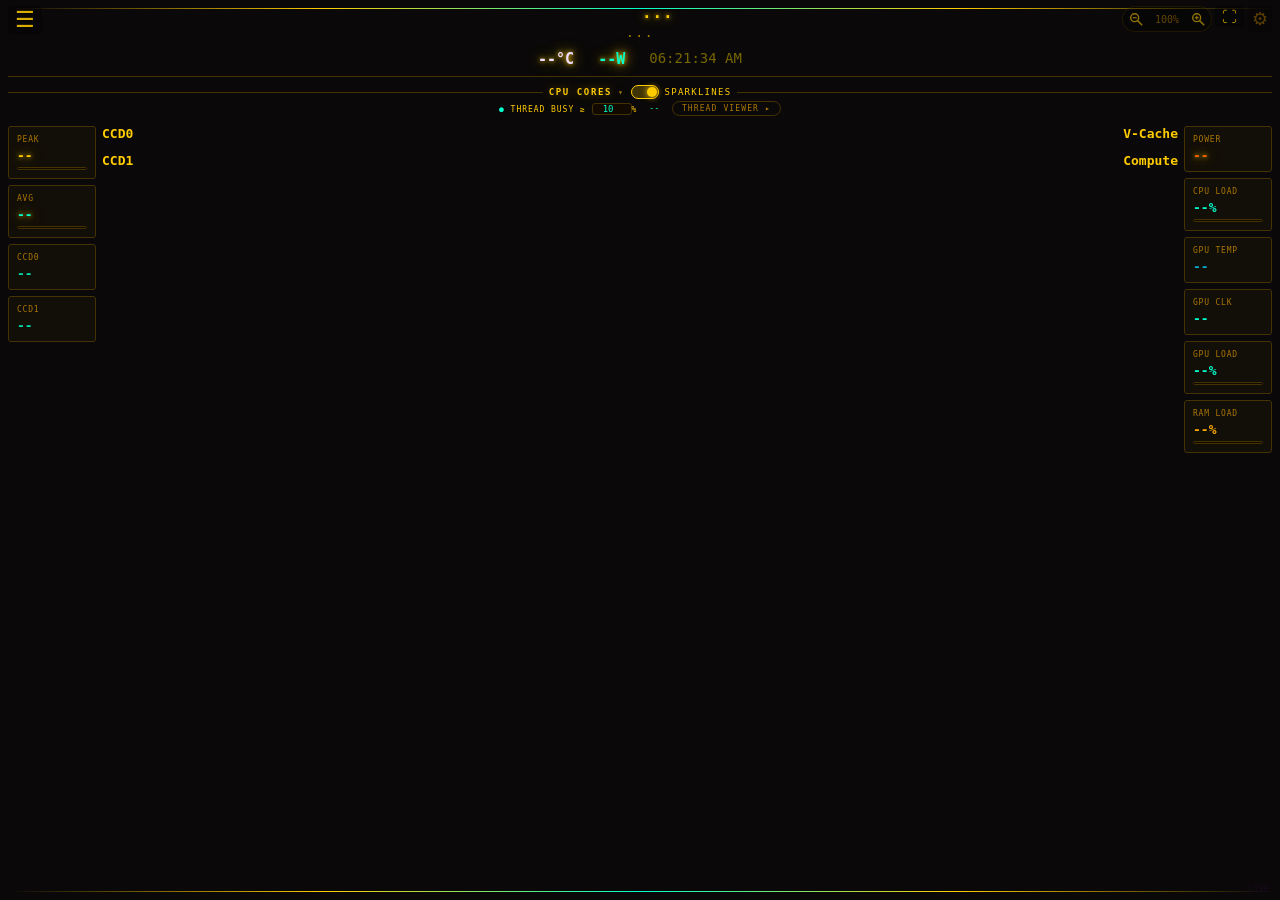
==== index.html @ ab83e58b "Saved RGB looks and reset to factory settings" ====
<!DOCTYPE html>
<html lang="en">
<head>
<meta charset="UTF-8">
  <meta http-equiv="Cache-Control" content="no-cache, no-store, must-revalidate">
  <meta http-equiv="Pragma" content="no-cache">
<meta name="viewport" content="width=device-width, initial-scale=1.0">
<title>PC Monitor</title>
<style>
:root {
  --scale:1;
  --bg:#0a0808;--card-bg:#120e08;--border:#443300;--label:#aa7700;
  --divider-line:#443300;--divider-lbl:#ffcc00;
  --header-title:#ffcc00;--header-sub:#aa8800;--header-acc:#00ffcc;--header-time:#776600;
  --title-glow:#ffcc00;--glow-col:#ffcc00;
  --line-col1:#ffcc00;--line-col2:#00ffcc;
  --ccd-lbl:#ffcc00;--core-lbl:#aa8800;--bar-bg:#120a00;--temp-val:#00ddaa;
  --temp-low:#00aacc;--temp-warn:#00ffcc;
  --sum-lbl:#aa7700;--peak-col:#ffcc00;--avg-col:#00ffcc;--pwr-col:#ff6600;
  --gpu-acc:#00ffcc;--mem-acc:#ffaa00;--card-title:#aa7700;
}
*{margin:0;padding:0;box-sizing:border-box;}
html,body{height:100%;overflow:hidden;}
body{text-rendering:optimizeLegibility;-webkit-font-smoothing:antialiased;background:var(--bg);color:var(--text,#eeddff);font-family:monospace;padding:8px;display:flex;flex-direction:column;width:100%;height:100vh;}
#root{flex:1;display:flex;flex-direction:column;overflow:hidden;}
.divider{display:flex;align-items:center;gap:8px;margin:6px 0 4px;}
.divider-line{flex:1;height:1px;background:var(--divider-line);}
.divider-label{font-size:calc(10px*var(--fs-base,1));color:var(--divider-lbl);letter-spacing:.15em;}
.stat-row{display:flex;justify-content:space-between;align-items:baseline;margin-bottom:5px;}
.stat-label{font-size:calc(10px*var(--fs-base,1));color:var(--label);text-transform:uppercase;letter-spacing:.05em;}
.stat-val{font-size:calc(12px*var(--fs-base,1)*var(--data-scale,1));font-weight:600;text-shadow:0 0 8px var(--glow-col);}
.card{background:var(--card-bg);border:1px solid var(--border);border-radius:3px;padding:8px 10px;}
.card-title{font-size:calc(9px*var(--fs-base,1));color:var(--card-title);letter-spacing:.12em;margin-bottom:6px;text-align:center;}
#hcpu,#hpwr,#peakclk,#avgclk,#pkgpwr,#sgpuT,#sgpuV,#sgpuP,#sgpuC{text-shadow:0 0 14px var(--glow-col),0 0 5px var(--glow-col);}
.accent-line{height:1px;background:linear-gradient(90deg,transparent,var(--line-col1),var(--line-col2),var(--line-col1),transparent);}
/* Per-core thread dots (lit = thread busy) and the count of busy threads */
.thr{display:flex;align-items:center;gap:3px;flex-shrink:0;width:calc(26px*var(--fs-base,1));cursor:help;}
.thr-dots{display:flex;flex-direction:column;gap:2px;align-items:center;}
.thr-n{font-family:monospace;font-size:calc(9px*var(--fs-base,1)*var(--data-scale,1));color:var(--label-dim);line-height:1;}
.thr-n.on{color:var(--avg-col);}
#thr-bar{display:flex;align-items:center;justify-content:center;gap:12px;flex-wrap:wrap;flex-shrink:0;margin:2px 0 0;
  font-size:calc(8px*var(--fs-base,1));color:var(--divider-lbl);letter-spacing:.12em;}
#thr-bar input{width:calc(40px*var(--fs-base,1));text-align:right;background:var(--bar-bg);color:var(--avg-col);border:1px solid var(--border);border-radius:3px;font-family:monospace;
  font-size:calc(9px*var(--fs-base,1));padding:0 2px;cursor:pointer;}
#thr-total{font-family:monospace;color:var(--avg-col);letter-spacing:.06em;}
#thr-view-btn{background:transparent;border:1px solid var(--border);border-radius:10px;color:var(--label);cursor:pointer;
  font-family:monospace;font-size:calc(8px*var(--fs-base,1));letter-spacing:.14em;padding:2px 9px;}
#thr-view-btn:hover{border-color:var(--border-bright);color:var(--header-title);}
.thr i{display:block;width:calc(6px*var(--fs-base,1));height:calc(6px*var(--fs-base,1));border-radius:50%;border:1px solid var(--border);background:transparent;}
.thr i.on{background:var(--avg-col);border-color:var(--avg-col);box-shadow:0 0 4px var(--avg-col);}
#status{position:fixed;bottom:6px;right:10px;font-size:calc(8px*var(--fs-base,1));letter-spacing:.08em;color:var(--label-dim,#2a0a3a);opacity:.5;}
#status.ok{color:var(--label-dim,#2a0a3a);}
#update-pulse{text-align:center;font-size:calc(7px*var(--fs-base,1));font-family:monospace;color:var(--label-dim,#3a1540);letter-spacing:.12em;margin:-1px 0 3px;opacity:0.18;transition:opacity 0.6s ease;flex-shrink:0;}
#update-pulse.flash{opacity:0.55;transition:opacity 0s;}
</style>
</head>
<body>
<div id="root">
  <!-- Driver warning + Intel info panel -->
  <div id="driver-warn" style="display:none;flex-shrink:0;margin-bottom:4px;padding-left:36px">
    <div style="display:flex;gap:4px">
      <div id="warn-tab" onclick="showInfoTab('warn')"
        style="flex:1;background:rgba(180,120,0,.15);border:1px solid rgba(180,120,0,.4);border-radius:4px 0 0 4px;padding:6px 10px;cursor:pointer;font-size:calc(9px*var(--fs-base,1));color:#cc9900;font-family:monospace;letter-spacing:.05em;line-height:1.5">
        ⚠ CPU TEMPS UNAVAILABLE<br>
        <span style="color:#886600;font-size:calc(8px*var(--fs-base,1))">Clock speeds via Windows fallback</span>
      </div>
      <div id="info-tab" onclick="showInfoTab('info')"
        style="width:32px;background:rgba(0,100,200,.12);border:1px solid rgba(0,100,200,.3);border-radius:0 4px 4px 0;display:flex;align-items:center;justify-content:center;cursor:pointer;font-size:calc(14px*var(--fs-base,1)*var(--data-scale,1));color:#4499cc"
        title="Why am I seeing this?">ℹ</div>
    </div>
    <div id="intel-info-panel" style="display:none;background:rgba(0,0,0,.3);border:1px solid rgba(0,100,200,.25);border-radius:0 0 4px 4px;padding:8px 10px;font-size:calc(9px*var(--fs-base,1));line-height:1.7;color:#6699bb;font-family:monospace">
      <strong style="color:#4499cc;letter-spacing:.1em">SENSOR DRIVER NOT LOADED</strong><br>
      Per-core temps and clock speeds are read through the PawnIO driver. It works with
      Memory Integrity and the driver blocklist left ON — no security changes needed.<br><br>
      <span style="color:#886600">What you ARE getting:</span> Real-time all-core average clock via Windows
      Performance Counters.<br><br>
      <span style="color:#886600">To fix:</span> open the Security page and click
      <b>Install / Repair PawnIO</b>, then restart Vexis.
    </div>
  </div>
  <div style="text-align:center;padding:0 44px 8px 44px;border-bottom:1px solid var(--border);margin-bottom:8px;position:relative;flex-shrink:0">
    <div class="accent-line" style="position:absolute;top:0;left:0;right:0"></div>
    <div id="hw-cpu" style="padding-left:36px;font-size:calc(15px*var(--fs-base,1));color:var(--header-title);font-weight:600;letter-spacing:.1em;text-shadow:0 0 12px var(--title-glow),0 0 4px var(--header-title)">···</div>
    <div id="hw-sub" style="font-size:calc(13px*var(--fs-base,1));color:var(--header-sub);margin-top:2px;letter-spacing:.12em">···</div>
    <div style="display:flex;justify-content:center;gap:24px;margin-top:7px">
      <span id="hcpu" style="font-size:calc(15px*var(--fs-base,1)*var(--data-scale,1));font-weight:600">--°C</span>
      <span id="hpwr" style="font-size:calc(15px*var(--fs-base,1)*var(--data-scale,1));color:var(--header-acc);font-weight:600">--W</span>
      <span id="htime" style="font-size:calc(14px*var(--fs-base,1));color:var(--header-time)"></span>
    </div>
  </div>
  <!-- Divider with spark toggle -->
  <div style="display:flex;align-items:center;gap:6px;flex-shrink:0;margin-top:0">
    <div style="flex:1;height:1px;background:var(--divider-line)"></div>
    <span data-collapse data-collapse-key="cpu-cores" data-collapse-target="#spark-layout" style="font-size:calc(9px*var(--fs-base,1));color:var(--divider-lbl);letter-spacing:.18em;white-space:nowrap">CPU CORES</span>
    <label class="nv-switch" title="Show per-core clock history and side panels">
      <input type="checkbox" id="spark-toggle" onchange="setSparklines(this.checked)">
      <span class="nv-switch-track"><span class="nv-switch-knob"></span></span>
      <span class="nv-switch-text">SPARKLINES</span>
    </label>
    <div style="flex:1;height:1px;background:var(--divider-line)"></div>
  </div>
  <!-- Thread usage bar: busy threshold, total in use, link to the Thread Viewer -->
  <div id="thr-bar">
    <span title="Each core shows one dot per hardware thread, lit while that thread's load is at or above this value. The number next to the dots is how many of the core's threads are in use."><span style="color:var(--avg-col)">●</span> THREAD BUSY &#x2265;
      <input type="number" id="thr-busy" min="1" max="100" step="5" value="10" onchange="setThreadBusy(this.value)">%</span>
    <span id="thr-total" title="Threads at or above the threshold, across the whole CPU">--</span>
    <button type="button" id="thr-view-btn" onclick="sendToHost({type:'navigate',file:'threads.html'})" title="Open the Thread Viewer: every core and thread in detail">THREAD VIEWER &#x25B8;</button>
  </div>
  <div id="update-pulse" style="flex-shrink:0">···</div>

  <!-- ── 3-COLUMN SPARK LAYOUT ────────────────────────────────────────────── -->
  <div id="spark-layout" style="display:flex;gap:6px;flex:1;min-height:0;overflow:hidden">

    <!-- LEFT SIDE PANEL (hidden when spark off) -->
    <div id="side-left" style="display:none;width:calc(88px*var(--fs-base,1)*var(--data-scale,1));flex-shrink:0;flex-direction:column;gap:6px;justify-content:flex-start;overflow:hidden">
      <div class="card" style="padding:8px;flex-shrink:0">
        <div style="font-size:calc(8px*var(--fs-base,1));color:var(--sum-lbl);letter-spacing:.1em;margin-bottom:4px">PEAK</div>
        <div id="peakclk" style="font-size:calc(13px*var(--fs-base,1)*var(--data-scale,1));color:var(--peak-col);font-weight:700;font-family:monospace">--</div>
        <div style="height:3px;background:var(--bar-bg);border-radius:2px;margin-top:4px;overflow:hidden;border:1px solid var(--border)"><div id="sl-peak-bar" style="height:100%;background:var(--peak-col);width:0%;transition:width .5s"></div></div>
      </div>
      <div class="card" style="padding:8px;flex-shrink:0">
        <div id="avg-label" style="font-size:calc(8px*var(--fs-base,1));color:var(--sum-lbl);letter-spacing:.1em;margin-bottom:4px">AVG</div>
        <div id="avgclk" style="font-size:calc(13px*var(--fs-base,1)*var(--data-scale,1));color:var(--avg-col);font-weight:700;font-family:monospace">--</div>
        <div style="height:3px;background:var(--bar-bg);border-radius:2px;margin-top:4px;overflow:hidden;border:1px solid var(--border)"><div id="sl-avg-bar" style="height:100%;background:var(--avg-col);width:0%;transition:width .5s"></div></div>
      </div>
      <div class="card" style="padding:8px;flex-shrink:0" id="sl-ccd0-card">
        <div style="font-size:calc(8px*var(--fs-base,1));color:var(--sum-lbl);letter-spacing:.1em;margin-bottom:4px">CCD0</div>
        <div id="sl-ccd0" style="font-size:calc(13px*var(--fs-base,1)*var(--data-scale,1));color:var(--temp-val);font-weight:700;font-family:monospace">--</div>
      </div>
      <div class="card" style="padding:8px;flex-shrink:0" id="sl-ccd1-card">
        <div style="font-size:calc(8px*var(--fs-base,1));color:var(--sum-lbl);letter-spacing:.1em;margin-bottom:4px">CCD1</div>
        <div id="sl-ccd1" style="font-size:calc(13px*var(--fs-base,1)*var(--data-scale,1));color:var(--temp-val);font-weight:700;font-family:monospace">--</div>
      </div>
    </div>

    <!-- CENTER: CORE BARS (always visible) -->
    <div id="cores-center" style="flex:1;display:flex;flex-direction:column;min-width:0;min-height:0;overflow-y:auto;overflow-x:hidden;scrollbar-width:thin">
      <div style="margin-bottom:4px;display:flex;justify-content:space-between;flex-shrink:0">
        <div style="font-size:calc(13px*var(--fs-base,1));color:var(--ccd-lbl);font-weight:600" data-ccd0-lbl>CCD0</div>
        <div style="font-size:calc(13px*var(--fs-base,1));color:var(--ccd-lbl);font-weight:600" data-ccd0-type>V-Cache</div>
      </div>
      <div id="ccd0bars" style="flex-shrink:0"></div>
      <div id="ccd1wrap" style="margin:8px 0 4px;display:flex;justify-content:space-between;flex-shrink:0">
        <div style="font-size:calc(13px*var(--fs-base,1));color:var(--ccd-lbl);font-weight:600" data-ccd1-lbl>CCD1</div>
        <div style="font-size:calc(13px*var(--fs-base,1));color:var(--ccd-lbl);font-weight:600" data-ccd1-type>Compute</div>
      </div>
      <div id="ccd1bars" style="flex-shrink:0"></div>
      <div style="flex:1"></div>
    </div>

    <!-- RIGHT SIDE PANEL (hidden when spark off) -->
    <div id="side-right" style="display:none;width:calc(88px*var(--fs-base,1)*var(--data-scale,1));flex-shrink:0;flex-direction:column;gap:6px;justify-content:flex-start;overflow:hidden">
      <div class="card" style="padding:8px;flex-shrink:0">
        <div style="font-size:calc(8px*var(--fs-base,1));color:var(--sum-lbl);letter-spacing:.1em;margin-bottom:4px">POWER</div>
        <div id="pkgpwr" style="font-size:calc(13px*var(--fs-base,1)*var(--data-scale,1));color:var(--pwr-col);font-weight:700;font-family:monospace">--</div>
      </div>
      <div class="card" style="padding:8px;flex-shrink:0">
        <div style="font-size:calc(8px*var(--fs-base,1));color:var(--sum-lbl);letter-spacing:.1em;margin-bottom:4px">CPU LOAD</div>
        <div id="cpuload" style="font-size:calc(13px*var(--fs-base,1)*var(--data-scale,1));color:var(--avg-col);font-weight:700;font-family:monospace">--%</div>
        <div style="height:3px;background:var(--bar-bg);border-radius:2px;margin-top:4px;overflow:hidden;border:1px solid var(--border)"><div id="sl-load-bar" style="height:100%;background:var(--avg-col);width:0%;transition:width .5s"></div></div>
      </div>
      <div class="card" style="padding:8px;flex-shrink:0">
        <div style="font-size:calc(8px*var(--fs-base,1));color:var(--sum-lbl);letter-spacing:.1em;margin-bottom:4px">GPU TEMP</div>
        <div id="sl-gpu-t" style="font-size:calc(13px*var(--fs-base,1)*var(--data-scale,1));color:var(--temp-low);font-weight:700;font-family:monospace">--</div>
      </div>
      <div class="card" style="padding:8px;flex-shrink:0">
        <div style="font-size:calc(8px*var(--fs-base,1));color:var(--sum-lbl);letter-spacing:.1em;margin-bottom:4px">GPU CLK</div>
        <div id="sl-gpu-c" style="font-size:calc(13px*var(--fs-base,1)*var(--data-scale,1));color:var(--gpu-acc);font-weight:700;font-family:monospace">--</div>
      </div>
      <div class="card" style="padding:8px;flex-shrink:0">
        <div style="font-size:calc(8px*var(--fs-base,1));color:var(--sum-lbl);letter-spacing:.1em;margin-bottom:4px">GPU LOAD</div>
        <div id="sl-gpu-l" style="font-size:calc(13px*var(--fs-base,1)*var(--data-scale,1));color:var(--gpu-acc);font-weight:700;font-family:monospace">--%</div>
        <div style="height:3px;background:var(--bar-bg);border-radius:2px;margin-top:4px;overflow:hidden;border:1px solid var(--border)"><div id="sl-gpuload-bar" style="height:100%;background:var(--gpu-acc);width:0%;transition:width .5s"></div></div>
      </div>
      <div class="card" style="padding:8px;flex-shrink:0">
        <div style="font-size:calc(8px*var(--fs-base,1));color:var(--sum-lbl);letter-spacing:.1em;margin-bottom:4px">RAM LOAD</div>
        <div id="sl-ram-l" style="font-size:calc(13px*var(--fs-base,1)*var(--data-scale,1));color:var(--mem-acc);font-weight:700;font-family:monospace">--%</div>
        <div style="height:3px;background:var(--bar-bg);border-radius:2px;margin-top:4px;overflow:hidden;border:1px solid var(--border)"><div id="sl-ramload-bar" style="height:100%;background:var(--mem-acc);width:0%;transition:width .5s"></div></div>
      </div>
    </div>

  </div><!-- end spark-layout -->

  <!-- BOTTOM SUMMARY BAR (shown when spark off) -->
  <div id="summary-bar-wrap" style="margin-top:6px;flex-shrink:0;display:flex;gap:6px">
    <div id="sum-left" class="card" style="flex:1;display:flex;justify-content:space-around;padding:8px 12px">
      <div style="text-align:center">
        <div style="font-size:calc(10px*var(--fs-base,1));color:var(--sum-lbl);letter-spacing:.08em">PEAK</div>
        <div id="peakclk-bot" style="font-size:calc(14px*var(--fs-base,1)*var(--data-scale,1));color:var(--peak-col);font-weight:700">--</div>
      </div>
      <div style="width:1px;background:var(--border)"></div>
      <div style="text-align:center">
        <div style="font-size:calc(10px*var(--fs-base,1));color:var(--sum-lbl);letter-spacing:.08em">AVG</div>
        <div id="avgclk-bot" style="font-size:calc(14px*var(--fs-base,1)*var(--data-scale,1));color:var(--avg-col);font-weight:700">--</div>
      </div>
    </div>
    <div id="sum-right" class="card" style="flex:1;display:flex;justify-content:space-around;padding:8px 12px">
      <div style="text-align:center">
        <div style="font-size:calc(9px*var(--fs-base,1));color:var(--sum-lbl);letter-spacing:.08em">POWER</div>
        <div id="pkgpwr-bot" style="font-size:calc(13px*var(--fs-base,1)*var(--data-scale,1));color:var(--pwr-col);font-weight:700">--</div>
      </div>
      <div style="width:1px;background:var(--border)"></div>
      <div style="text-align:center">
        <div style="font-size:calc(9px*var(--fs-base,1));color:var(--sum-lbl);letter-spacing:.08em">CPU</div>
        <div id="cpuload-bot" style="font-size:calc(13px*var(--fs-base,1)*var(--data-scale,1));color:var(--avg-col);font-weight:700">--%</div>
      </div>
      <div style="width:1px;background:var(--border)"></div>
      <div style="text-align:center">
        <div style="font-size:calc(9px*var(--fs-base,1));color:var(--sum-lbl);letter-spacing:.08em">GPU</div>
        <div id="gpuload-bot" style="font-size:calc(13px*var(--fs-base,1)*var(--data-scale,1));color:var(--gpu-acc);font-weight:700">--%</div>
      </div>
      <div style="width:1px;background:var(--border)"></div>
      <div style="text-align:center">
        <div style="font-size:calc(9px*var(--fs-base,1));color:var(--sum-lbl);letter-spacing:.08em">RAM</div>
        <div id="ramload-bot" style="font-size:calc(13px*var(--fs-base,1)*var(--data-scale,1));color:var(--mem-acc);font-weight:700">--%</div>
      </div>
    </div>
  </div>

  <!-- BOTTOM CARDS (hidden in spark mode) -->
  <div id="bottom-cards" style="display:grid;grid-template-columns:1fr 1fr;gap:8px;margin-top:8px;flex-shrink:0">
    <div class="card">
      <div class="card-title" id="ccd-section-title">THERMALS</div>
      <div style="margin-bottom:10px">
        <div style="display:flex;justify-content:space-between;margin-bottom:4px"><span class="stat-label">CCD0</span><span id="sccd0" class="stat-val" style="color:var(--temp-val)">--</span></div>
        <div style="height:9px;background:var(--bar-bg);border-radius:2px;overflow:hidden;border:1px solid var(--border);position:relative"><div id="tbar0" style="position:absolute;inset:0;border-radius:2px;transition:clip-path .4s ease;clip-path:inset(0 100% 0 0)"></div></div>
      </div>
      <div>
        <div style="display:flex;justify-content:space-between;margin-bottom:4px"><span class="stat-label">CCD1</span><span id="sccd1" class="stat-val" style="color:var(--temp-val)">--</span></div>
        <div style="height:9px;background:var(--bar-bg);border-radius:2px;overflow:hidden;border:1px solid var(--border);position:relative"><div id="tbar1" style="position:absolute;inset:0;border-radius:2px;transition:clip-path .4s ease;clip-path:inset(0 100% 0 0)"></div></div>
      </div>
    </div>
    <div class="card">
      <div class="card-title">MEMORY</div>
      <div class="stat-row"><span class="stat-label">CLK</span><span id="hw-ram-clk" class="stat-val" style="color:var(--mem-acc)">···</span></div>
      <div class="stat-row"><span class="stat-label">TYPE</span><span id="hw-ram-type" class="stat-val" style="color:var(--mem-acc)">···</span></div>
      <div class="stat-row"><span class="stat-label">SIZE</span><span id="hw-ram-size" class="stat-val" style="color:var(--mem-acc)">···</span></div>
    </div>
  </div>
  <div class="card" id="gpu-card" style="margin-top:8px;flex-shrink:0">
    <div id="hw-gpu-title" class="card-title">GPU · ···</div>
    <div style="display:grid;grid-template-columns:1fr 1fr;gap:0 12px">
      <div class="stat-row"><span class="stat-label">TEMP</span><span id="sgpuT" class="stat-val">--</span></div>
      <div class="stat-row"><span class="stat-label">VCORE</span><span id="sgpuV" class="stat-val" style="color:var(--gpu-acc)">--</span></div>
      <div class="stat-row"><span class="stat-label">POWER</span><span id="sgpuP" class="stat-val" style="color:var(--gpu-acc)">--</span></div>
      <div class="stat-row"><span class="stat-label">CLK</span><span id="sgpuC" class="stat-val" style="color:var(--gpu-acc)">--</span></div>
    </div>
  </div>
  <div style="position:relative;margin-top:8px;flex-shrink:0"><div class="accent-line"></div></div>
</div>

<div id="status">LIVE</div>

<script src="/nav.js?v=24" data-page="performance"></script>
<script>
// ══════════════════════════════════════════════════════════════════════════════
// WEBVIEW2 IPC — IS_WEBVIEW and sendToHost defined in nav.js
// ══════════════════════════════════════════════════════════════════════════════

// Set up message listener (nav.js already defined IS_WEBVIEW + sendToHost)
if (IS_WEBVIEW) {
  window.chrome.webview.addEventListener('message', e => {
    try {
      const msg = JSON.parse(e.data);
      if (msg.type === 'config') {
        onConfigReceived(msg);
      } else {
        // SensorData comes directly (includes fans field now)
        receiveData(msg);
      }
    } catch(err) { console.error('[ipc]', err); }
  });
  sendToHost({ type: 'requestConfig' });
}

// ── Config received from C# ────────────────────────────────────────────────
function onConfigReceived(cfg) {
  if (typeof navOnConfig === 'function') navOnConfig(cfg); // shared nav: settings, version, theme
  if (cfg.colors && Object.keys(cfg.colors).length > 0) {
    COLORS = {...COLOR_DEFAULTS, ...cfg.colors};
    Object.assign(_baseColors, COLORS);
    applyAllColors();
  }
  if (cfg.settings && Object.keys(cfg.settings).length > 0) {
    if (cfg.settings.updateInterval) SETTINGS.updateInterval = parseInt(cfg.settings.updateInterval);
    if (cfg.settings.avgWindow)      SETTINGS.avgWindow      = cfg.settings.avgWindow;
    if (cfg.settings.threadBusy)     setThreadBusy(cfg.settings.threadBusy, true);
    updateAvgLabel();
    startApplyTimer();
  }
}

// ── Save helpers — persist to C# AppData ──────────────────────────────────
function persistSettings() {
  sendToHost({ type: 'saveSettings', settings: {
    updateInterval: String(SETTINGS.updateInterval), avgWindow: SETTINGS.avgWindow } });
}

// ══════════════════════════════════════════════════════════════════════════════
// HW INFO AUTO-FILL
// ══════════════════════════════════════════════════════════════════════════════
let _hwApplied = false;
function applyHwInfo(info) {
  if (!info) return;
  setClockScale(info.baseMhz);
  // Driver warning — show once per session, auto-dismiss after 10s
  const dw = document.getElementById('driver-warn');
  if (dw && info.driverOk === false) {
    if (typeof navSetDriverWarning === 'function')
      navSetDriverWarning('CPU sensor driver blocked');
    const dismissed = sessionStorage.getItem('pcm-warn-dismissed') === '1';
    if (!dismissed) {
      dw.style.display = 'block'; dw.style.opacity = '1'; dw.style.transition = '';
      if (!window._warnTimerStarted) {
        window._warnTimerStarted = true;
        setTimeout(() => {
          sessionStorage.setItem('pcm-warn-dismissed','1');
          dw.style.transition = 'opacity 1.2s ease'; dw.style.opacity = '0';
          setTimeout(() => { dw.style.display = 'none'; }, 1200);
        }, 10000);
      }
    }
  } else if (dw && info.driverOk !== false) {
    dw.style.display = 'none';
    if (typeof navSetDriverWarning === 'function') navSetDriverWarning(null);
  }
  // Hide THERMALS card for Intel (CCD temps are AMD-only)
  const ccdTitle = document.getElementById('ccd-section-title');
  if (ccdTitle) {
    const ccdCard = ccdTitle.closest('.card') || ccdTitle.parentElement;
    if (ccdCard) ccdCard.style.display = info.vendor === 'amd' ? '' : 'none';
  }

  if (_hwApplied) return;
  if (!info.cpu || !info.gpu) return;
  _hwApplied = true;
  const cpu = document.getElementById('hw-cpu');
  const sub = document.getElementById('hw-sub');
  const gpu = document.getElementById('hw-gpu-title');
  const clk = document.getElementById('hw-ram-clk');
  const typ = document.getElementById('hw-ram-type');
  const sz  = document.getElementById('hw-ram-size');
  if (cpu) cpu.textContent = info.cpu.toUpperCase();
  if (sub) {
    const parts = [];
    if (info.cores)   parts.push(info.cores + 'C');
    if (info.threads) parts.push(info.threads + 'T');
    if (info.socket)  parts.push(info.socket);
    if (info.ramType && info.ramMhz) parts.push(info.ramType + '-' + info.ramMhz);
    sub.textContent = parts.join(' · ');
  }
  if (gpu) gpu.textContent = 'GPU · ' + (info.gpuVram ? `${info.gpu.toUpperCase()} · ${info.gpuVram}GB` : info.gpu.toUpperCase());
  if (clk) clk.textContent = info.ramMhz ? info.ramMhz + ' MT/s' : '···';
  if (typ) typ.textContent = info.ramType || '···';
  if (sz)  sz.textContent  = info.ramGb   ? info.ramGb + 'GB'  : '···';
}

// ══════════════════════════════════════════════════════════════════════════════
// COLOR SYSTEM
// ══════════════════════════════════════════════════════════════════════════════
const COLOR_DEFAULTS={bg:'#0a0808',cardBg:'#120e08',border:'#443300',label:'#aa7700',dividerLine:'#443300',dividerLbl:'#ffcc00',headerTitle:'#ffcc00',headerSub:'#aa8800',headerAcc:'#00ffcc',headerTime:'#776600',titleGlow:'#ffcc00',glowCol:'#ffcc00',lineCol1:'#ffcc00',lineCol2:'#00ffcc',ccdLbl:'#ffcc00',coreLbl:'#aa8800',barBg:'#120a00',barStart:'#221100',barLow:'#443300',barMid:'#886600',barHigh:'#ffaa00',barBoost:'#ffcc00',tempCold:'#007799',tempMid:'#00ccaa',tempHot:'#00ffcc',tempVal:'#00ddaa',tempLow:'#00aacc',tempWarn:'#00ffcc',sumLbl:'#aa7700',peakCol:'#ffcc00',avgCol:'#00ffcc',pwrCol:'#ff6600',gpuAcc:'#00ffcc',memAcc:'#ffaa00',cardTitle:'#aa7700'};
const VAR_MAP={bg:'--bg',cardBg:'--card-bg',border:'--border',label:'--label',dividerLine:'--divider-line',dividerLbl:'--divider-lbl',headerTitle:'--header-title',headerSub:'--header-sub',headerAcc:'--header-acc',headerTime:'--header-time',titleGlow:'--title-glow',glowCol:'--glow-col',lineCol1:'--line-col1',lineCol2:'--line-col2',ccdLbl:'--ccd-lbl',coreLbl:'--core-lbl',barBg:'--bar-bg',tempVal:'--temp-val',tempLow:'--temp-low',tempWarn:'--temp-warn',sumLbl:'--sum-lbl',peakCol:'--peak-col',avgCol:'--avg-col',pwrCol:'--pwr-col',gpuAcc:'--gpu-acc',memAcc:'--mem-acc',cardTitle:'--card-title'};
let COLORS={...COLOR_DEFAULTS};
const _baseColors={...COLOR_DEFAULTS};
// Expose color updater to nav.js for cross-tab theme application
window.__setColors = function(cols) {
  COLORS = {...COLORS, ...cols};
  Object.assign(_baseColors, COLORS);
  applyAllColors();
};

function applyAllColors(){const r=document.documentElement.style;for(const[k,v]of Object.entries(VAR_MAP))r.setProperty(v,COLORS[k]);document.body.style.background=COLORS.bg;updateTempBars();redrawCoreBars();}
function updateTempBars(){const g=`linear-gradient(90deg,${COLORS.tempCold},${COLORS.tempMid},${COLORS.tempHot})`;document.getElementById('tbar0').style.background=g;document.getElementById('tbar1').style.background=g;}
function redrawCoreBars(){CORES_META.forEach(c=>{const bar=document.getElementById('bar'+c.id);if(bar&&bar._lastClk!==undefined)bar.style.background=barGrad(bar._lastClk);});}

// ══════════════════════════════════════════════════════════════════════════════
// SETTINGS
// ══════════════════════════════════════════════════════════════════════════════
const SETTING_DEFAULTS={updateInterval:250,avgWindow:'sync'};
let SETTINGS={...SETTING_DEFAULTS};
// Called by the shared nav panel (System tab) when a Performance setting changes
window.onPerfSettingChanged=function(key,val){setSetting(key,key==='updateInterval'?parseInt(val):val);};
function setSetting(key,val){SETTINGS[key]=val;if(key==='updateInterval')startApplyTimer();if(key==='avgWindow')updateAvgLabel();persistSettings();}
function updateAvgLabel(){const lbl=document.getElementById('avg-label');if(!lbl)return;const w=SETTINGS.avgWindow;if(w==='sync'){lbl.textContent='AVG';return;}const ms=parseInt(w);lbl.textContent=ms<60000?`AVG ${ms/1000}s`:'AVG 1m';}

// ══════════════════════════════════════════════════════════════════════════════
// CORE BARS + DATA
// ══════════════════════════════════════════════════════════════════════════════
// Bar scale follows the CPU: STOCK = rated base clock (from the host), MAX = the
// highest clock seen so far (starts at base x1.3). Half the bar = base clock.
let STOCK=4300,MAX=5590;
function setClockScale(baseMhz){if(baseMhz>1000){STOCK=baseMhz;MAX=Math.max(MAX,Math.round(baseMhz*1.3));}}
function trackMaxClock(clk){if(clk>MAX)MAX=Math.ceil(clk*1.02);}
function clkEnd(clk){return clk>=MAX*0.94?COLORS.barBoost:clk>=STOCK*1.05?COLORS.barHigh:clk>=STOCK*0.8?COLORS.barMid:COLORS.barLow;}
function barGrad(clk){return`linear-gradient(90deg,${COLORS.barStart} 0%,${clkEnd(clk)} 100%)`;}
function tempCol(t){if(t==null)return COLORS.tempVal;return t<60?COLORS.tempLow:t<78?COLORS.tempWarn:COLORS.tempHot;}
// Dynamic core metadata — built from first data receive
let CORES_META = [];
let _barsBuilt = false;

function buildDynamicBars(coresObj, hwInfo) {
  if (_barsBuilt) return;
  const keys = Object.keys(coresObj).map(Number).sort((a,b)=>a-b);
  if (keys.length === 0) return;
  _barsBuilt = true;

  const isAmd   = hwInfo?.vendor === 'amd';
  const ccdCnt  = hwInfo?.ccdCount || 0;
  // Two CCDs with an even core split (e.g. 6+6, 8+8). Cores are numbered CCD by CCD.
  const hasCcds = isAmd && ccdCnt === 2 && keys.length >= 4 && keys.length % 2 === 0;
  const perCcd  = hasCcds ? keys.length / 2 : keys.length;

  // Intel hybrid: label P-cores P0.. and E-cores E0.. (numbered within each kind)
  const kindIdx = {};
  CORES_META = keys.map((id, i) => {
    const kind = coresObj[id]?.kind || '';
    const n = kind ? (kindIdx[kind] = (kindIdx[kind] ?? -1) + 1) : id;
    return {
      id,
      ccd: hasCcds ? (i < perCcd ? 0 : 1) : 0,
      rank: coresObj[id]?.rank || 0,
      label: (kind || 'C') + n
    };
  });

  // Clear containers
  ['ccd0bars','ccd1bars'].forEach(id => {
    const el = document.getElementById(id); if(el) el.innerHTML = '';
  });

  // Update CCD labels
  const ccd0lbl = document.querySelector('[data-ccd0-lbl]');
  const ccd1lbl = document.querySelector('[data-ccd1-lbl]');
  const ccd0type = document.querySelector('[data-ccd0-type]');
  const ccd1type = document.querySelector('[data-ccd1-type]');

  if (hasCcds) {
    if (ccd0lbl) ccd0lbl.textContent = 'CCD0';
    if (ccd1lbl) ccd1lbl.textContent = 'CCD1';
    // Dual-CCD X3D parts have the 3D V-Cache on CCD0 only
    if (ccd0type) ccd0type.textContent = hwInfo?.x3d ? 'V-Cache' : '';
    if (ccd1type) ccd1type.textContent = hwInfo?.x3d ? 'Compute' : '';
    const ccd1wrap = document.getElementById('ccd1wrap');
    if (ccd1wrap) ccd1wrap.style.display = 'flex';
  } else {
    if (ccd0lbl) ccd0lbl.textContent = 'CORES';
    if (ccd0type) ccd0type.textContent = hwInfo?.cpu?.toUpperCase() || '';
    const ccd1wrap = document.getElementById('ccd1wrap');
    if (ccd1wrap) ccd1wrap.style.display = 'none';
  }

  buildBars();
}
// % load at which a thread counts as "in use" (THREAD BUSY ≥ selector; 10% by default)
let THREAD_BUSY=10;
function setThreadBusy(v,noSave){
  THREAD_BUSY=Math.max(1,Math.min(100,parseInt(v)||10));
  const sel=document.getElementById('thr-busy');if(sel)sel.value=String(THREAD_BUSY);
  if(!noSave&&typeof navSaveSetting==='function')navSaveSetting('threadBusy',THREAD_BUSY);
}
function setText(id,v){const e=document.getElementById(id);if(e)e.textContent=v;}
function setCol(id,c){const e=document.getElementById(id);if(e)e.style.color=c;}
function updateClock(){setText('htime',new Date().toLocaleTimeString([],{hour:'2-digit',minute:'2-digit',second:'2-digit'}));}
// ── Sparkline state ──────────────────────────────────────────────────────────
const SPARKLINE_HISTORY = {}; // coreId → circular buffer of last 60 values
const SPARKLINE_MAX_PTS = 60;
let SPARKLINES_VISIBLE = localStorage.getItem('pcm-sparklines') !== '0';

// Init spark toggle button opacity on load
document.addEventListener('DOMContentLoaded', () => {
  applySideLayout();
});

function applySideLayout() {
  const on = SPARKLINES_VISIBLE;
  // Spark rows
  document.querySelectorAll('.spark-row').forEach(el => el.style.display = on ? 'block' : 'none');
  // Side panels
  const sl = document.getElementById('side-left');
  const sr = document.getElementById('side-right');
  if (sl) { sl.style.display = on ? 'flex' : 'none'; }
  if (sr) { sr.style.display = on ? 'flex' : 'none'; }
  // Bottom cards and summary bar
  const bc = document.getElementById('bottom-cards');
  const gc = document.getElementById('gpu-card');
  const sw = document.getElementById('summary-bar-wrap');
  if (bc) bc.style.display = on ? 'none' : 'grid';
  if (gc) gc.style.display = on ? 'none' : 'block';
  if (sw) sw.style.display = on ? 'none' : 'flex';
  // Switch
  const toggle = document.getElementById('spark-toggle');
  if (toggle) toggle.checked = on;
  if (on) CORES_META.forEach(c => drawSparkline(c.id));
}

// Also called from the nav panel's System tab switch
window.setSparklines = function(on) {
  SPARKLINES_VISIBLE = !!on;
  try { localStorage.setItem('pcm-sparklines', on ? '1' : '0'); } catch {}
  applySideLayout();
};
function toggleSparklines() { setSparklines(!SPARKLINES_VISIBLE); }

function pushSparkline(id, val) {
  if (!SPARKLINE_HISTORY[id]) SPARKLINE_HISTORY[id] = [];
  const h = SPARKLINE_HISTORY[id];
  h.push(val);
  if (h.length > SPARKLINE_MAX_PTS) h.shift();
}

// All cores share one scale (half base clock .. max seen), so lines are calm and
// comparable. Newest sample sits at the right edge; filled area in the bar colour.
function drawSparkline(id) {
  const svg = document.getElementById('spark'+id);
  if (!svg) return;
  const h = SPARKLINE_HISTORY[id] || [];
  if (h.length < 2) return;
  const W = 300, H = 16;
  const lo = Math.min(STOCK * 0.5, ...h), hi = Math.max(MAX, ...h), r = hi - lo || 1;
  const step = W / (SPARKLINE_MAX_PTS - 1), off = (SPARKLINE_MAX_PTS - h.length) * step;
  const pts = h.map((v, i) => [(off + i * step).toFixed(1), (H - 1 - ((v - lo) / r) * (H - 3)).toFixed(1)]);
  const line = pts.map(p => p.join(',')).join(' ');
  const area = `M${pts[0][0]},${H} L` + pts.map(p => p.join(',')).join(' L') + ` L${pts[pts.length-1][0]},${H} Z`;
  const col = clkEnd(h[h.length - 1]);
  svg.innerHTML =
    `<defs><linearGradient id="sg${id}" x1="0" y1="0" x2="0" y2="1">` +
    `<stop offset="0" stop-color="${col}" stop-opacity=".35"/><stop offset="1" stop-color="${col}" stop-opacity="0"/>` +
    `</linearGradient></defs>` +
    `<path d="${area}" fill="url(#sg${id})"/>` +
    `<polyline points="${line}" fill="none" stroke="${col}" stroke-width="1.3" vector-effect="non-scaling-stroke" stroke-linejoin="round" opacity=".9"/>`;
}

function buildBars(){
  [0,1].forEach(ci=>{
    const el=document.getElementById('ccd'+ci+'bars');
    CORES_META.filter(c=>c.ccd===ci).forEach(c=>{
      const wrap=document.createElement('div');
      wrap.style.cssText='margin-bottom:7px;display:flex;align-items:center;gap:8px';
      wrap.innerHTML=`
        <div style="width:calc(30px*var(--fs-base,1)*var(--data-scale,1));text-align:right;font-size:calc(13px*var(--fs-base,1));color:var(--core-lbl);flex-shrink:0;font-weight:600;line-height:1">${c.rank===1?'★':''}${c.label||'C'+c.id}</div>
        <div class="thr" id="thr${c.id}"><span class="thr-dots"></span><span class="thr-n"></span></div>
        <div style="flex:1;display:flex;flex-direction:column;gap:1px">
          <div style="height:14px;background:var(--bar-bg);border-radius:2px;overflow:hidden;border:1px solid var(--border);position:relative">
            <div id="bar${c.id}" style="position:absolute;inset:0;transition:background .4s,clip-path .4s,opacity .4s;opacity:0.15"></div>
          </div>
          <div class="spark-row" style="display:${SPARKLINES_VISIBLE?'block':'none'}">
            <svg id="spark${c.id}" width="100%" height="16" viewBox="0 0 300 16" preserveAspectRatio="none"
              style="display:block"></svg>
          </div>
        </div>
        <div id="clk${c.id}" style="width:calc(72px*var(--fs-base,1)*var(--data-scale,1));text-align:right;font-size:calc(13px*var(--fs-base,1)*var(--data-scale,1));font-family:monospace;flex-shrink:0;color:var(--core-lbl);font-weight:600;line-height:1">--</div>`;
      el.appendChild(wrap);
    });
  });
}

let _lastPulseTime=0;
function flashPulse(){const now=Date.now(),ms=_lastPulseTime>0?now-_lastPulseTime:0;_lastPulseTime=now;const el=document.getElementById('update-pulse');if(!el)return;el.textContent=ms>0?(ms<1000?ms+'ms':(ms/1000).toFixed(1)+'s'):'···';el.classList.remove('flash');void el.offsetWidth;el.classList.add('flash');}

function showInfoTab(tab) {
  const wp = document.getElementById('warn-tab');
  const ip = document.getElementById('intel-info-panel');
  const wt = document.getElementById('warn-tab');
  if (!ip) return;
  if (tab === 'info') {
    ip.style.display = ip.style.display === 'none' ? 'block' : 'none';
  }
}

let pendingData=null,_applyTimer=null;
function startApplyTimer(){if(_applyTimer)clearInterval(_applyTimer);if(SETTINGS.updateInterval<=250){_applyTimer=null;}else{_applyTimer=setInterval(()=>{if(pendingData){applyData(pendingData);pendingData=null;}},SETTINGS.updateInterval);}}
function receiveData(data){if(!_applyTimer){applyData(data);}else{pendingData=data;}}

const avgHistory=[];
function pushAvg(val){const now=Date.now();avgHistory.push({val,t:now});const ms=SETTINGS.avgWindow==='sync'?SETTINGS.updateInterval:parseInt(SETTINGS.avgWindow);const cutoff=now-ms;while(avgHistory.length>1&&avgHistory[0].t<cutoff)avgHistory.shift();return Math.round(avgHistory.reduce((s,x)=>s+x.val,0)/avgHistory.length);}

function applyData(data){
  applyHwInfo(data.info);
  // Build bars dynamically on first data with cores
  if (!_barsBuilt && data.cores && Object.keys(data.cores).length > 0)
    buildDynamicBars(data.cores, data.info);
  flashPulse();
  const cpuT=data.cpu_temp;setText('hcpu',cpuT!=null?parseFloat(cpuT).toFixed(1)+'°C':'--°C');setCol('hcpu',tempCol(cpuT));
  const c0T=data.ccd0_temp,p0=c0T!=null?Math.max(0,Math.min(100,(c0T-20)/75*100)):0;setText('sccd0',c0T!=null?parseFloat(c0T).toFixed(1)+'°C':'--');document.getElementById('tbar0').style.clipPath=`inset(0 ${100-p0}% 0 0)`;
  const c1T=data.ccd1_temp,p1=c1T!=null?Math.max(0,Math.min(100,(c1T-20)/75*100)):0;setText('sccd1',c1T!=null?parseFloat(c1T).toFixed(1)+'°C':'--');document.getElementById('tbar1').style.clipPath=`inset(0 ${100-p1}% 0 0)`;
  const pkg=data.pkg_power;
  const pkgStr = pkg!=null?Math.round(pkg)+' W':'--';
  setText('hpwr',pkg!=null?Math.round(pkg)+'W':'--W');
  setText('pkgpwr', pkgStr); setText('pkgpwr-bot', pkgStr);
  const gT=data.gpu_temp;setText('sgpuT',gT!=null?parseFloat(gT).toFixed(1)+'°C':'--');setCol('sgpuT',tempCol(gT));
  setText('sgpuV',data.gpu_voltage!=null?parseFloat(data.gpu_voltage).toFixed(3)+'V':'--');setText('sgpuP',data.gpu_power!=null?Math.round(data.gpu_power)+'W':'--');setText('sgpuC',data.gpu_clock!=null?Math.round(data.gpu_clock)+'MHz':'--');
  const cores=data.cores||{};let peak=0,tot=0,cnt=0;
  CORES_META.forEach(c=>{const cd=cores[String(c.id)]||cores[c.id],clk=cd?cd.clk:0;trackMaxClock(clk);const bar=document.getElementById('bar'+c.id),clkEl=document.getElementById('clk'+c.id);if(clk>peak)peak=clk;if(clk>0){tot+=clk;cnt++;}const pct=clk<=0?0:clk<=STOCK?(clk/STOCK)*50:50+((clk-STOCK)/(MAX-STOCK))*50;if(bar){bar._lastClk=clk;bar.style.background=barGrad(clk);bar.style.opacity=pct<3?'0.2':String(0.65+pct/100*0.35);bar.style.clipPath=`inset(0 ${100-pct}% 0 0)`;}if(clkEl){clkEl.textContent=clk>0?Math.round(clk)+'MHz':'--';clkEl.style.color=clk>=STOCK*1.05?clkEnd(clk):COLORS.coreLbl;const tip=[];if(cd&&cd.load!=null)tip.push('Load '+Math.round(cd.load)+'%');if(cd&&cd.temp!=null)tip.push('Temp '+cd.temp.toFixed(1)+'°C');clkEl.title=tip.join(' · ');}});
  // Threads in use per core: one dot per hardware thread, lit by its load
  let thrBusy=0,thrAll=0;
  CORES_META.forEach(c=>{
    const cd=cores[String(c.id)]||cores[c.id], box=document.getElementById('thr'+c.id);
    if(!box||!cd||!cd.threads||!cd.threads.length)return;
    const dots=box.firstElementChild,num=box.lastElementChild;
    if(dots.childElementCount!==cd.threads.length)dots.innerHTML=cd.threads.map(()=>'<i></i>').join('');
    let busy=0;
    cd.threads.forEach((l,i)=>{const d=dots.children[i],on=l>=THREAD_BUSY;if(on)busy++;
      d.className=on?'on':'';d.style.opacity=on?String(0.55+Math.min(l,100)/100*0.45):'';});
    thrBusy+=busy;thrAll+=cd.threads.length;
    num.textContent=busy+'/'+cd.threads.length;num.className='thr-n'+(busy?' on':'');
    box.title=`${busy} of ${cd.threads.length} thread${cd.threads.length>1?'s':''} at or above ${THREAD_BUSY}%\n`+cd.threads.map((l,i)=>`Thread ${i+1}: ${Math.round(l)}%`).join('\n');
  });
  if(thrAll)setText('thr-total',`${thrBusy}/${Math.max(thrAll,(data.info&&data.info.threads)||0)} THREADS IN USE`);
  // Push sparkline data and redraw visible ones
  CORES_META.forEach(c=>{
    const cd=cores[String(c.id)]||cores[c.id];
    if(cd&&cd.clk>0){ pushSparkline(c.id,cd.clk); if(SPARKLINES_VISIBLE)drawSparkline(c.id); }
  });
  // Compute raw avg FIRST so it's available everywhere
  const raw=data.avg_clk||(cnt>0?Math.round(tot/cnt):0);
  const pkStr = peak>0?Math.round(peak)+'MHz':'--';
  const avgStr = raw>0?pushAvg(raw)+'MHz':'--';
  // Update all instances (side panels + bottom bar)
  setText('peakclk', pkStr); setText('peakclk-bot', pkStr);
  setText('avgclk', avgStr);  setText('avgclk-bot', avgStr);
  // Side panel live stats
  setText('sl-ccd0', data.ccd0_temp!=null?parseFloat(data.ccd0_temp).toFixed(1)+'°C':'--');
  setText('sl-ccd1', data.ccd1_temp!=null?parseFloat(data.ccd1_temp).toFixed(1)+'°C':'--');
  setText('sl-gpu-t', data.gpu_temp!=null?parseFloat(data.gpu_temp).toFixed(1)+'°C':'--');
  setText('sl-gpu-c', data.gpu_clock!=null?Math.round(data.gpu_clock)+'MHz':'--');
  // Mini bars in side panel
  const peakBar=document.getElementById('sl-peak-bar');
  if(peakBar&&MAX>0) peakBar.style.width=(peak/MAX*100)+'%';
  const avgBar=document.getElementById('sl-avg-bar');
  if(avgBar&&MAX>0) avgBar.style.width=(raw/MAX*100)+'%';
  // CPU load
  if(data.cpu_load!=null){
    const ldStr=Math.round(data.cpu_load)+'%';
    setText('cpuload',ldStr); setText('cpuload-bot',ldStr);
    const loadBar=document.getElementById('sl-load-bar');
    if(loadBar) loadBar.style.width=data.cpu_load+'%';
  }
  // GPU load
  if(data.gpu_load!=null){
    const glStr=Math.round(data.gpu_load)+'%';
    setText('sl-gpu-l',glStr); setText('gpuload-bot',glStr);
    const gb=document.getElementById('sl-gpuload-bar');
    if(gb) gb.style.width=data.gpu_load+'%';
  }
  // RAM load
  if(data.ram_load!=null){
    const rlStr=Math.round(data.ram_load)+'%';
    setText('sl-ram-l',rlStr); setText('ramload-bot',rlStr);
    const rb=document.getElementById('sl-ramload-bar');
    if(rb) rb.style.width=data.ram_load+'%';
  }
}

// ── Boot ───────────────────────────────────────────────────────────────────
applyAllColors();updateTempBars();updateAvgLabel();
buildBars();startApplyTimer();setInterval(updateClock,1000);updateClock();
</script>
</body>
</html>
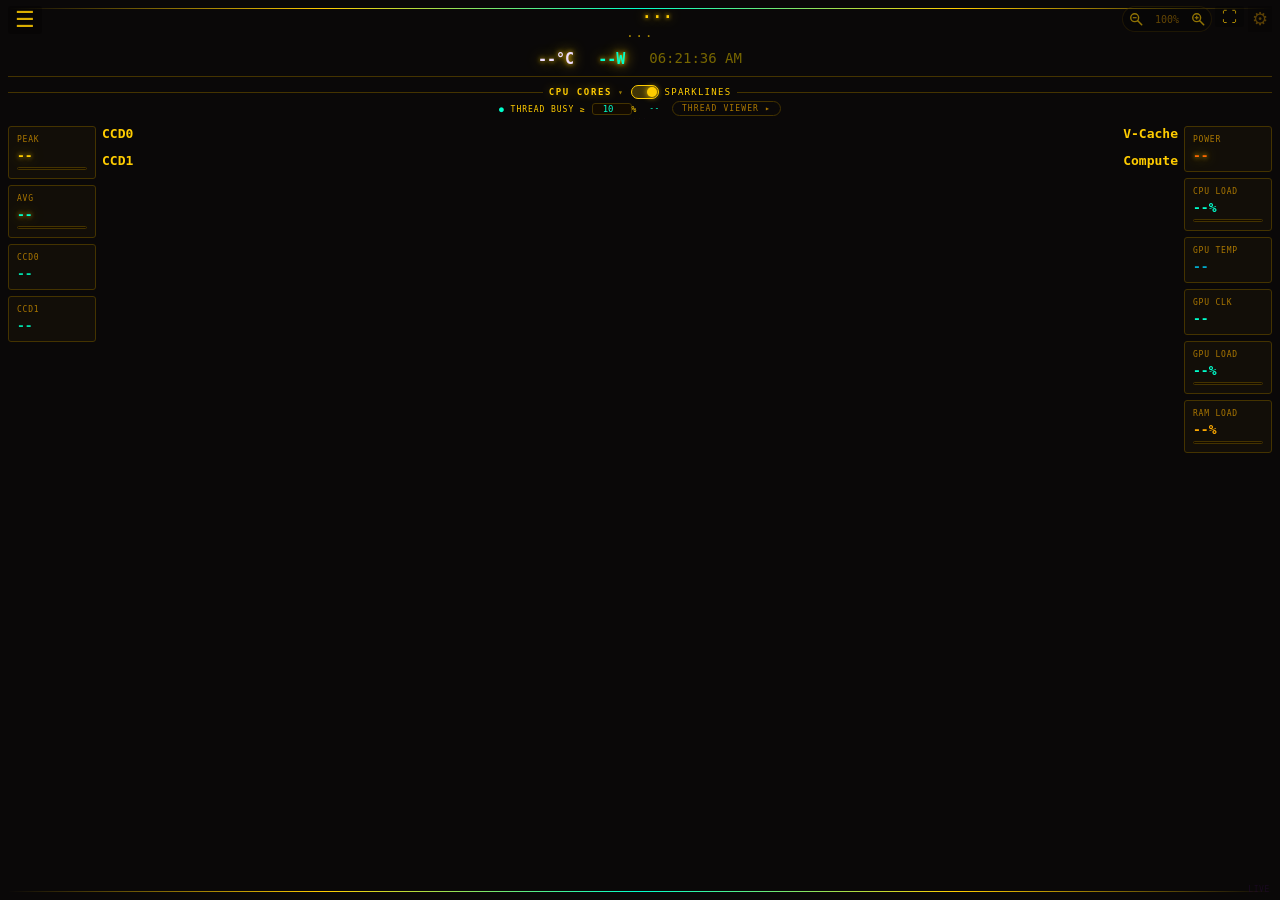
==== commit 6b2cc662: "Lock down the WebView2 interface, escape outside text, stricter updates From an outside audit: - No " ====
--- a/index.html
+++ b/index.html
@@ -251,7 +251,7 @@
 
 <div id="status">LIVE</div>
 
-<script src="/nav.js?v=24" data-page="performance"></script>
+<script src="/nav.js?v=25" data-page="performance"></script>
 <script>
 // ══════════════════════════════════════════════════════════════════════════════
 // WEBVIEW2 IPC — IS_WEBVIEW and sendToHost defined in nav.js
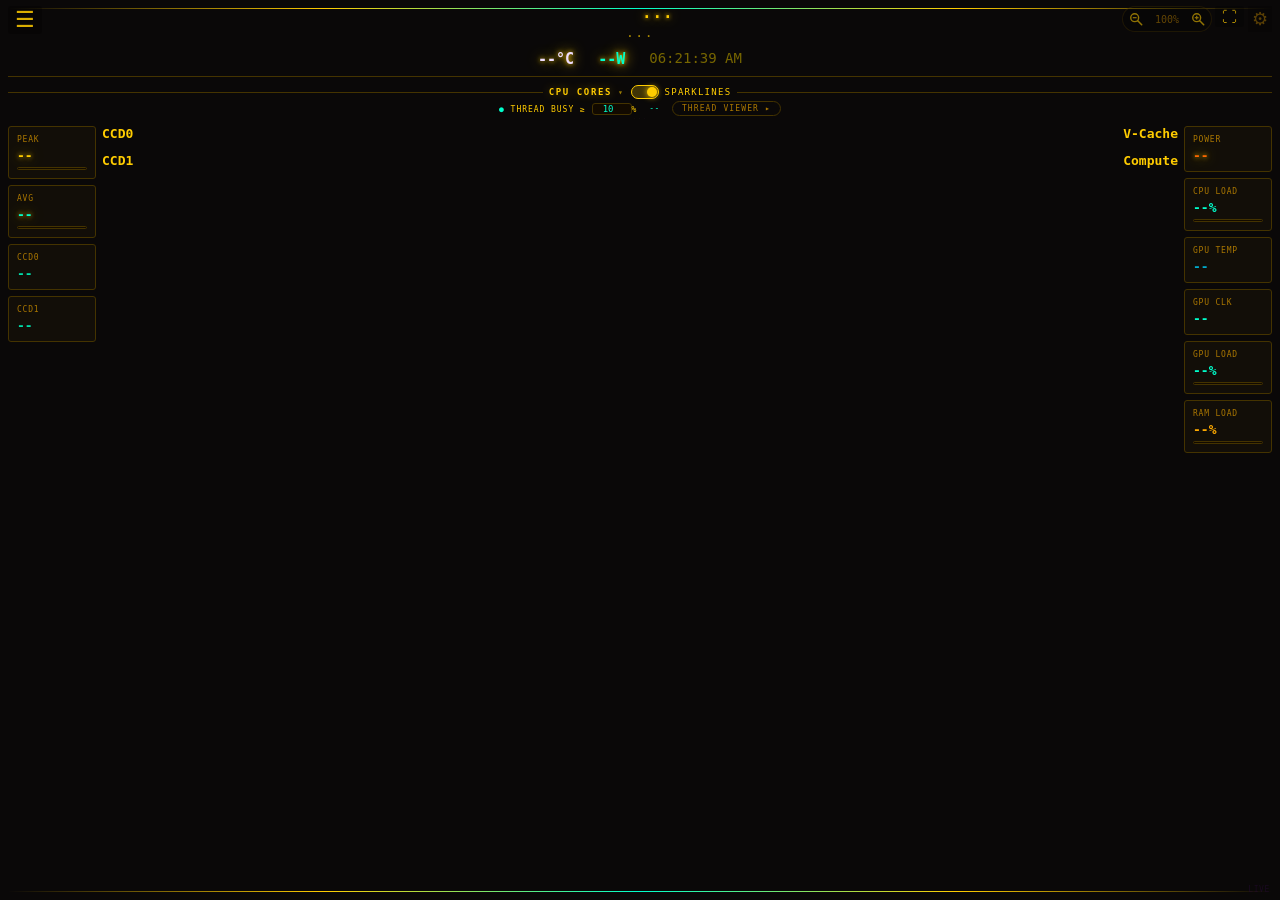
==== commit f7821fab: "Comment the original code; mark sections that are still original - Explain the why in the original C" ====
--- a/index.html
+++ b/index.html
@@ -1,4 +1,5 @@
 <!DOCTYPE html>
+<!-- V was here ✌  As of 2.13.0, 71% of the code in this file is still my original work (Vlottiz). The rest came later, some of it AI-assisted (see CONTRIBUTING.md). Don't take my word for it: git blame. -->
 <html lang="en">
 <head>
 <meta charset="UTF-8">
@@ -256,6 +257,7 @@
 // ══════════════════════════════════════════════════════════════════════════════
 // WEBVIEW2 IPC — IS_WEBVIEW and sendToHost defined in nav.js
 // ══════════════════════════════════════════════════════════════════════════════
+// ✌ V was here — 100% of this section is still my original code
 
 // Set up message listener (nav.js already defined IS_WEBVIEW + sendToHost)
 if (IS_WEBVIEW) {
@@ -299,7 +301,9 @@
 // ══════════════════════════════════════════════════════════════════════════════
 // HW INFO AUTO-FILL
 // ══════════════════════════════════════════════════════════════════════════════
+// ✌ V was here — 96% of this section is still my original code
 let _hwApplied = false;
+// Static CPU details (name, cores, socket...) — only changes once, so not redrawn every tick
 function applyHwInfo(info) {
   if (!info) return;
   setClockScale(info.baseMhz);
@@ -358,6 +362,7 @@
 // ══════════════════════════════════════════════════════════════════════════════
 // COLOR SYSTEM
 // ══════════════════════════════════════════════════════════════════════════════
+// ✌ V was here — 92% of this section is still my original code
 const COLOR_DEFAULTS={bg:'#0a0808',cardBg:'#120e08',border:'#443300',label:'#aa7700',dividerLine:'#443300',dividerLbl:'#ffcc00',headerTitle:'#ffcc00',headerSub:'#aa8800',headerAcc:'#00ffcc',headerTime:'#776600',titleGlow:'#ffcc00',glowCol:'#ffcc00',lineCol1:'#ffcc00',lineCol2:'#00ffcc',ccdLbl:'#ffcc00',coreLbl:'#aa8800',barBg:'#120a00',barStart:'#221100',barLow:'#443300',barMid:'#886600',barHigh:'#ffaa00',barBoost:'#ffcc00',tempCold:'#007799',tempMid:'#00ccaa',tempHot:'#00ffcc',tempVal:'#00ddaa',tempLow:'#00aacc',tempWarn:'#00ffcc',sumLbl:'#aa7700',peakCol:'#ffcc00',avgCol:'#00ffcc',pwrCol:'#ff6600',gpuAcc:'#00ffcc',memAcc:'#ffaa00',cardTitle:'#aa7700'};
 const VAR_MAP={bg:'--bg',cardBg:'--card-bg',border:'--border',label:'--label',dividerLine:'--divider-line',dividerLbl:'--divider-lbl',headerTitle:'--header-title',headerSub:'--header-sub',headerAcc:'--header-acc',headerTime:'--header-time',titleGlow:'--title-glow',glowCol:'--glow-col',lineCol1:'--line-col1',lineCol2:'--line-col2',ccdLbl:'--ccd-lbl',coreLbl:'--core-lbl',barBg:'--bar-bg',tempVal:'--temp-val',tempLow:'--temp-low',tempWarn:'--temp-warn',sumLbl:'--sum-lbl',peakCol:'--peak-col',avgCol:'--avg-col',pwrCol:'--pwr-col',gpuAcc:'--gpu-acc',memAcc:'--mem-acc',cardTitle:'--card-title'};
 let COLORS={...COLOR_DEFAULTS};
@@ -398,6 +403,8 @@
 let CORES_META = [];
 let _barsBuilt = false;
 
+// One bar per core, built from whatever cores the app reported (works for 6 to 32+ cores,
+// P/E cores, AMD CCDs). Rebuilt only when the core list changes
 function buildDynamicBars(coresObj, hwInfo) {
   if (_barsBuilt) return;
   const keys = Object.keys(coresObj).map(Number).sort((a,b)=>a-b);
@@ -471,6 +478,7 @@
   applySideLayout();
 });
 
+// Wide window: move the side info next to the core bars instead of under them
 function applySideLayout() {
   const on = SPARKLINES_VISIBLE;
   // Spark rows
@@ -501,6 +509,7 @@
 };
 function toggleSparklines() { setSparklines(!SPARKLINES_VISIBLE); }
 
+// Keeps a short history per value and redraws its little line graph
 function pushSparkline(id, val) {
   if (!SPARKLINE_HISTORY[id]) SPARKLINE_HISTORY[id] = [];
   const h = SPARKLINE_HISTORY[id];
@@ -568,12 +577,16 @@
 }
 
 let pendingData=null,_applyTimer=null;
+// "Update interval" setting: above 250 ms, data that arrives is held in pendingData and
+// only the newest is drawn on this slower timer. At 250 ms every update is drawn directly
 function startApplyTimer(){if(_applyTimer)clearInterval(_applyTimer);if(SETTINGS.updateInterval<=250){_applyTimer=null;}else{_applyTimer=setInterval(()=>{if(pendingData){applyData(pendingData);pendingData=null;}},SETTINGS.updateInterval);}}
 function receiveData(data){if(!_applyTimer){applyData(data);}else{pendingData=data;}}
 
 const avgHistory=[];
+// Rolling average over the "avg window" setting (in ms, or one update interval for 'sync')
 function pushAvg(val){const now=Date.now();avgHistory.push({val,t:now});const ms=SETTINGS.avgWindow==='sync'?SETTINGS.updateInterval:parseInt(SETTINGS.avgWindow);const cutoff=now-ms;while(avgHistory.length>1&&avgHistory[0].t<cutoff)avgHistory.shift();return Math.round(avgHistory.reduce((s,x)=>s+x.val,0)/avgHistory.length);}
 
+// Draws one snapshot from the app: clocks, temps, power, bars, sparklines
 function applyData(data){
   applyHwInfo(data.info);
   // Build bars dynamically on first data with cores
@@ -652,6 +665,7 @@
 }
 
 // ── Boot ───────────────────────────────────────────────────────────────────
+// ✌ V was here — 80% of this section is still my original code
 applyAllColors();updateTempBars();updateAvgLabel();
 buildBars();startApplyTimer();setInterval(updateClock,1000);updateClock();
 </script>
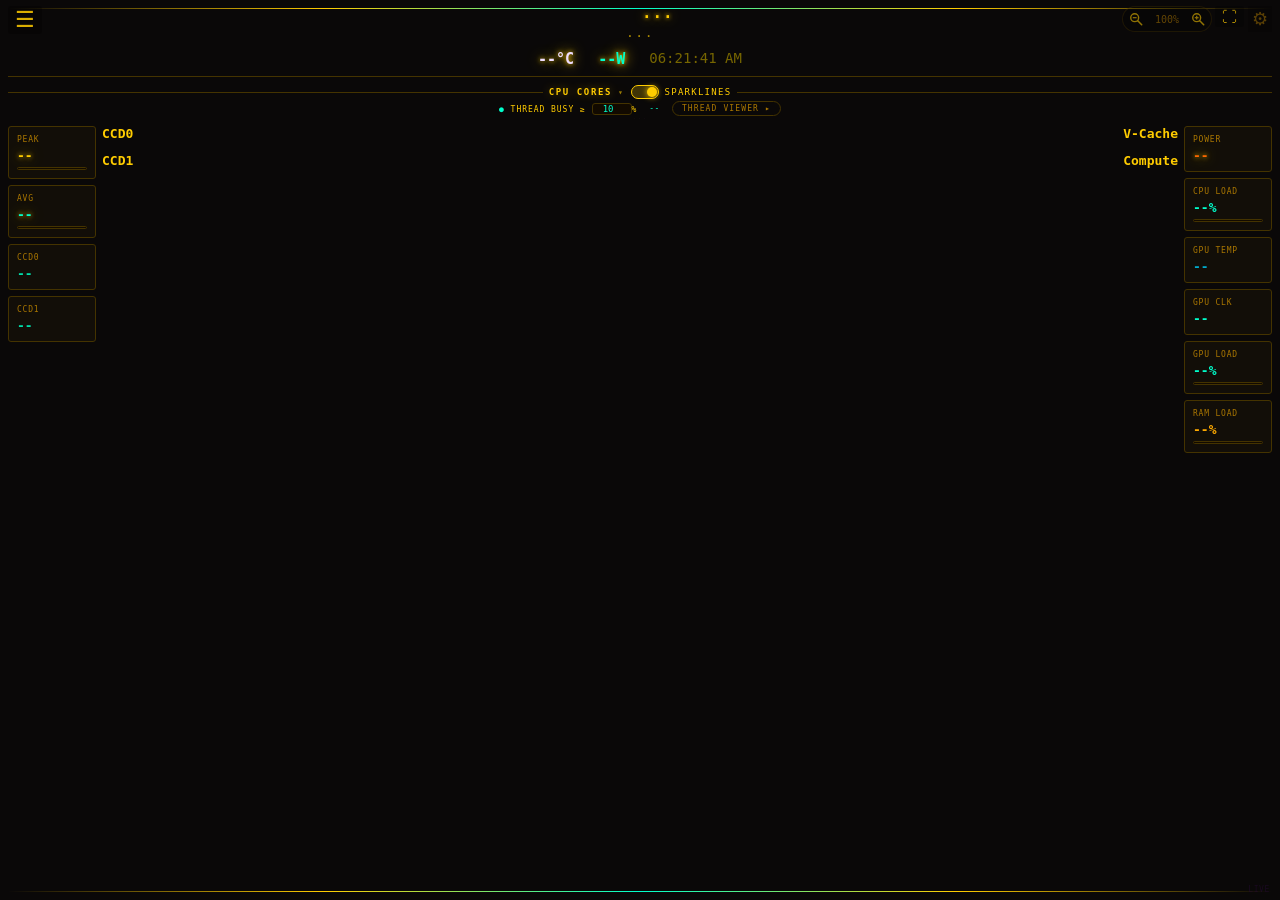
==== commit 5bfbe82b: "2.14.0: fail-safe temperatures, per-GPU guards, audit fixes Fans - A missing, impossible or stale te" ====
--- a/index.html
+++ b/index.html
@@ -3,6 +3,7 @@
 <html lang="en">
 <head>
 <meta charset="UTF-8">
+<meta http-equiv="Content-Security-Policy" content="default-src 'self'; script-src 'self' 'unsafe-inline'; style-src 'self' 'unsafe-inline'; img-src 'self' data:; font-src 'self' data:; connect-src 'self'; object-src 'none'; base-uri 'none'; form-action 'none'; frame-src 'none'">
   <meta http-equiv="Cache-Control" content="no-cache, no-store, must-revalidate">
   <meta http-equiv="Pragma" content="no-cache">
 <meta name="viewport" content="width=device-width, initial-scale=1.0">
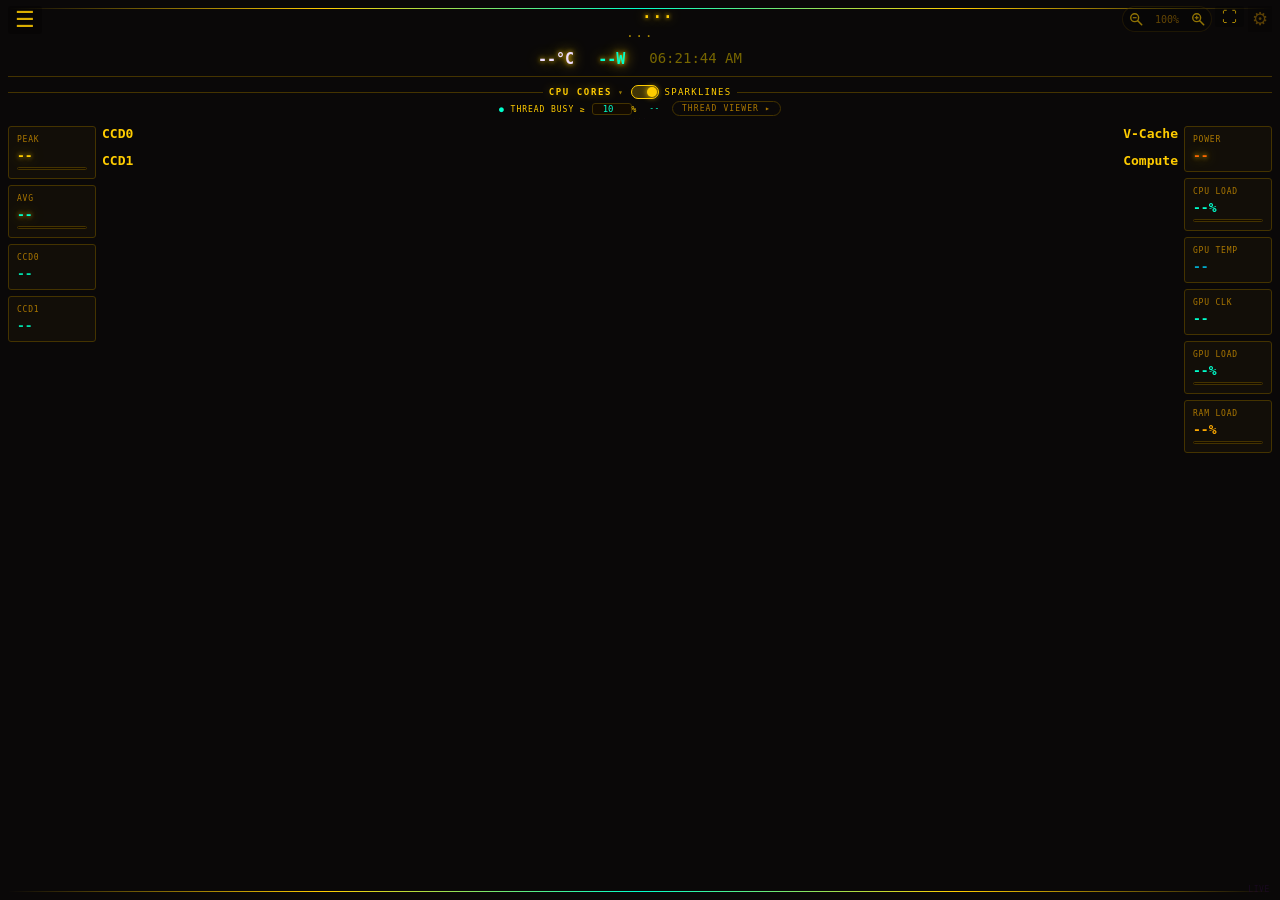
==== commit c474b1ca: "Fan watchdog, split MainForm and nav.js, review follow-ups Fans - Watchdog on its own timer thread: " ====
--- a/index.html
+++ b/index.html
@@ -1,5 +1,4 @@
 <!DOCTYPE html>
-<!-- V was here ✌  As of 2.13.0, 71% of the code in this file is still my original work (Vlottiz). The rest came later, some of it AI-assisted (see CONTRIBUTING.md). Don't take my word for it: git blame. -->
 <html lang="en">
 <head>
 <meta charset="UTF-8">
@@ -253,12 +252,11 @@
 
 <div id="status">LIVE</div>
 
-<script src="/nav.js?v=25" data-page="performance"></script>
+<script src="/nav.js?v=26" data-page="performance"></script><script src="/nav-theme.js?v=26"></script><script src="/nav-panel.js?v=26"></script><script src="/nav-styles.js?v=26"></script><script src="/nav-boot.js?v=26"></script>
 <script>
 // ══════════════════════════════════════════════════════════════════════════════
 // WEBVIEW2 IPC — IS_WEBVIEW and sendToHost defined in nav.js
 // ══════════════════════════════════════════════════════════════════════════════
-// ✌ V was here — 100% of this section is still my original code
 
 // Set up message listener (nav.js already defined IS_WEBVIEW + sendToHost)
 if (IS_WEBVIEW) {
@@ -302,7 +300,6 @@
 // ══════════════════════════════════════════════════════════════════════════════
 // HW INFO AUTO-FILL
 // ══════════════════════════════════════════════════════════════════════════════
-// ✌ V was here — 96% of this section is still my original code
 let _hwApplied = false;
 // Static CPU details (name, cores, socket...) — only changes once, so not redrawn every tick
 function applyHwInfo(info) {
@@ -363,7 +360,6 @@
 // ══════════════════════════════════════════════════════════════════════════════
 // COLOR SYSTEM
 // ══════════════════════════════════════════════════════════════════════════════
-// ✌ V was here — 92% of this section is still my original code
 const COLOR_DEFAULTS={bg:'#0a0808',cardBg:'#120e08',border:'#443300',label:'#aa7700',dividerLine:'#443300',dividerLbl:'#ffcc00',headerTitle:'#ffcc00',headerSub:'#aa8800',headerAcc:'#00ffcc',headerTime:'#776600',titleGlow:'#ffcc00',glowCol:'#ffcc00',lineCol1:'#ffcc00',lineCol2:'#00ffcc',ccdLbl:'#ffcc00',coreLbl:'#aa8800',barBg:'#120a00',barStart:'#221100',barLow:'#443300',barMid:'#886600',barHigh:'#ffaa00',barBoost:'#ffcc00',tempCold:'#007799',tempMid:'#00ccaa',tempHot:'#00ffcc',tempVal:'#00ddaa',tempLow:'#00aacc',tempWarn:'#00ffcc',sumLbl:'#aa7700',peakCol:'#ffcc00',avgCol:'#00ffcc',pwrCol:'#ff6600',gpuAcc:'#00ffcc',memAcc:'#ffaa00',cardTitle:'#aa7700'};
 const VAR_MAP={bg:'--bg',cardBg:'--card-bg',border:'--border',label:'--label',dividerLine:'--divider-line',dividerLbl:'--divider-lbl',headerTitle:'--header-title',headerSub:'--header-sub',headerAcc:'--header-acc',headerTime:'--header-time',titleGlow:'--title-glow',glowCol:'--glow-col',lineCol1:'--line-col1',lineCol2:'--line-col2',ccdLbl:'--ccd-lbl',coreLbl:'--core-lbl',barBg:'--bar-bg',tempVal:'--temp-val',tempLow:'--temp-low',tempWarn:'--temp-warn',sumLbl:'--sum-lbl',peakCol:'--peak-col',avgCol:'--avg-col',pwrCol:'--pwr-col',gpuAcc:'--gpu-acc',memAcc:'--mem-acc',cardTitle:'--card-title'};
 let COLORS={...COLOR_DEFAULTS};
@@ -399,7 +395,8 @@
 function trackMaxClock(clk){if(clk>MAX)MAX=Math.ceil(clk*1.02);}
 function clkEnd(clk){return clk>=MAX*0.94?COLORS.barBoost:clk>=STOCK*1.05?COLORS.barHigh:clk>=STOCK*0.8?COLORS.barMid:COLORS.barLow;}
 function barGrad(clk){return`linear-gradient(90deg,${COLORS.barStart} 0%,${clkEnd(clk)} 100%)`;}
-function tempCol(t){if(t==null)return COLORS.tempVal;return t<60?COLORS.tempLow:t<78?COLORS.tempWarn:COLORS.tempHot;}
+// This page has its own colour set, but the same bands as every other page (nav.js)
+function tempCol(t){if(t==null)return COLORS.tempVal;return t<NAV_TEMP_WARN?COLORS.tempLow:t<NAV_TEMP_HOT?COLORS.tempWarn:COLORS.tempHot;}
 // Dynamic core metadata — built from first data receive
 let CORES_META = [];
 let _barsBuilt = false;
@@ -666,7 +663,6 @@
 }
 
 // ── Boot ───────────────────────────────────────────────────────────────────
-// ✌ V was here — 80% of this section is still my original code
 applyAllColors();updateTempBars();updateAvgLabel();
 buildBars();startApplyTimer();setInterval(updateClock,1000);updateClock();
 </script>
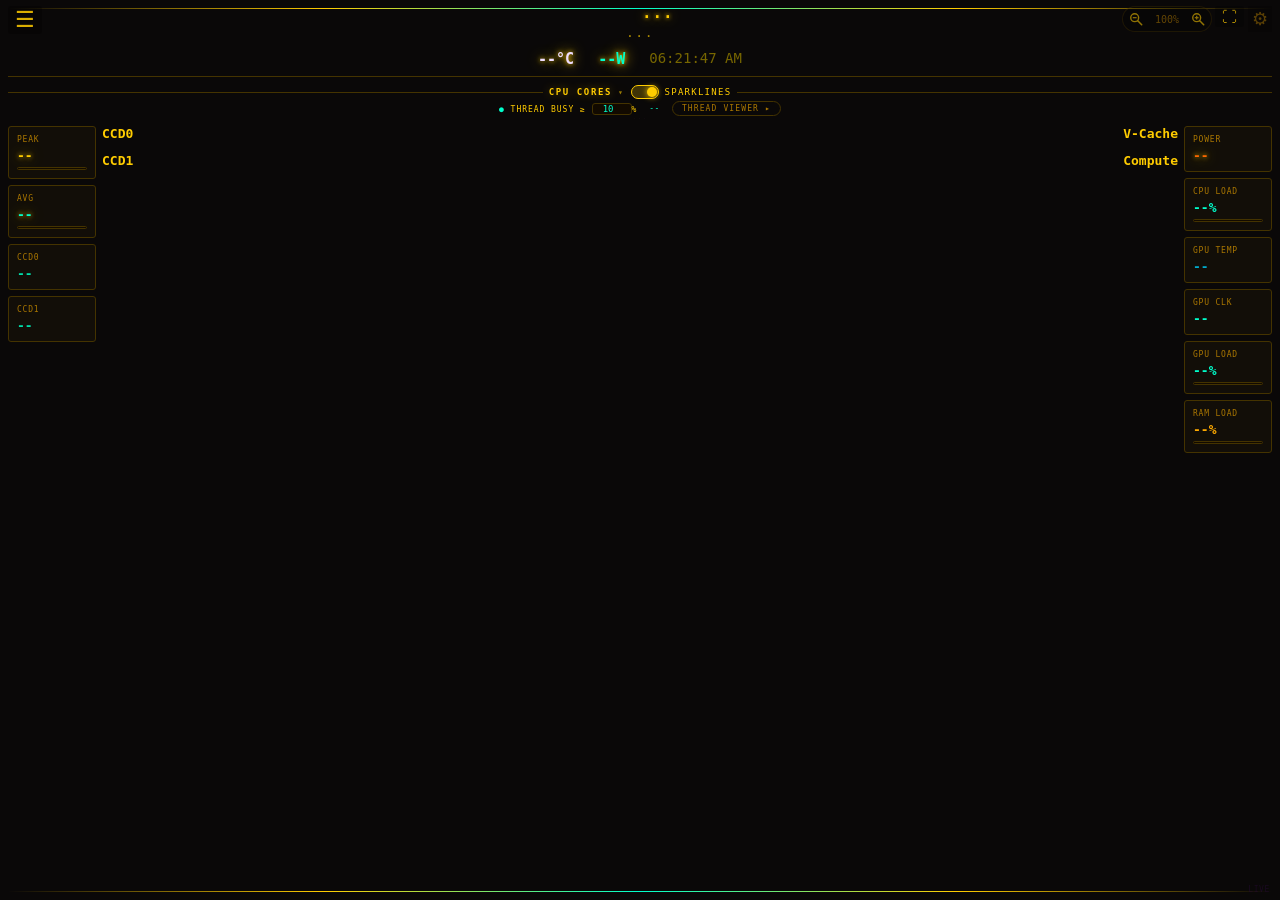
==== commit 1b46cd21: "Scale the app with the window; fill the Performance and Thread Viewer layouts - nav: --fs-base also " ====
--- a/index.html
+++ b/index.html
@@ -506,6 +506,8 @@
   applySideLayout();
 };
 function toggleSparklines() { setSparklines(!SPARKLINES_VISIBLE); }
+// Sparklines change how tall each row is, so re-fit the bars after toggling them
+(function(){const f=window.setSparklines;window.setSparklines=function(on){f(on);fitBarsSoon();};})();
 
 // Keeps a short history per value and redraws its little line graph
 function pushSparkline(id, val) {
@@ -542,12 +544,13 @@
     const el=document.getElementById('ccd'+ci+'bars');
     CORES_META.filter(c=>c.ccd===ci).forEach(c=>{
       const wrap=document.createElement('div');
-      wrap.style.cssText='margin-bottom:7px;display:flex;align-items:center;gap:8px';
+      wrap.className='cbar-row';
+      wrap.style.cssText='margin-bottom:calc(7px*var(--bar-s,1));display:flex;align-items:center;gap:8px';
       wrap.innerHTML=`
         <div style="width:calc(30px*var(--fs-base,1)*var(--data-scale,1));text-align:right;font-size:calc(13px*var(--fs-base,1));color:var(--core-lbl);flex-shrink:0;font-weight:600;line-height:1">${c.rank===1?'★':''}${c.label||'C'+c.id}</div>
         <div class="thr" id="thr${c.id}"><span class="thr-dots"></span><span class="thr-n"></span></div>
         <div style="flex:1;display:flex;flex-direction:column;gap:1px">
-          <div style="height:14px;background:var(--bar-bg);border-radius:2px;overflow:hidden;border:1px solid var(--border);position:relative">
+          <div style="height:calc(14px*var(--bar-s,1));background:var(--bar-bg);border-radius:2px;overflow:hidden;border:1px solid var(--border);position:relative">
             <div id="bar${c.id}" style="position:absolute;inset:0;transition:background .4s,clip-path .4s,opacity .4s;opacity:0.15"></div>
           </div>
           <div class="spark-row" style="display:${SPARKLINES_VISIBLE?'block':'none'}">
@@ -559,7 +562,33 @@
       el.appendChild(wrap);
     });
   });
-}
+  fitBars();
+}
+
+// The core bars grow (thicker bars, more space between) to use the height of the window,
+// so there's no empty band between them and the panels underneath. Up to 3× thicker.
+function fitBars(){
+  const box=document.getElementById('cores-center');if(!box)return;
+  const rows=box.querySelectorAll('.cbar-row').length;if(!rows)return;
+  // Height the content needs (scrollHeight can't tell: it never reports less than the box
+  // itself), measured to the bottom of the last visible child, skipping the end spacer
+  const used=()=>{const top=box.getBoundingClientRect().top;let bottom=top;
+    for(const ch of box.children){if(!ch.offsetParent||getComputedStyle(ch).flexGrow!=='0')continue;
+      bottom=Math.max(bottom,ch.getBoundingClientRect().bottom+(parseFloat(getComputedStyle(ch).marginBottom)||0));}
+    return bottom-top;};
+  // A row is a bit taller than bar + gap (labels, thread dots), so refine in a few passes
+  let s=1;box.style.setProperty('--bar-s','1');
+  for(let k=0;k<4;k++){
+    const spare=box.clientHeight-used()-4;
+    s=Math.max(1,Math.min(3,s+spare/(rows*21)));
+    box.style.setProperty('--bar-s',s.toFixed(3));
+  }
+  if(box.scrollHeight>box.clientHeight+1){s=Math.max(1,s-0.05);box.style.setProperty('--bar-s',s.toFixed(3));}   // never overflow
+}
+let _fitT=null;
+function fitBarsSoon(){clearTimeout(_fitT);_fitT=setTimeout(fitBars,60);}
+window.addEventListener('resize',fitBarsSoon);
+document.addEventListener('nav-scale',fitBarsSoon);
 
 let _lastPulseTime=0;
 function flashPulse(){const now=Date.now(),ms=_lastPulseTime>0?now-_lastPulseTime:0;_lastPulseTime=now;const el=document.getElementById('update-pulse');if(!el)return;el.textContent=ms>0?(ms<1000?ms+'ms':(ms/1000).toFixed(1)+'s'):'···';el.classList.remove('flash');void el.offsetWidth;el.classList.add('flash');}
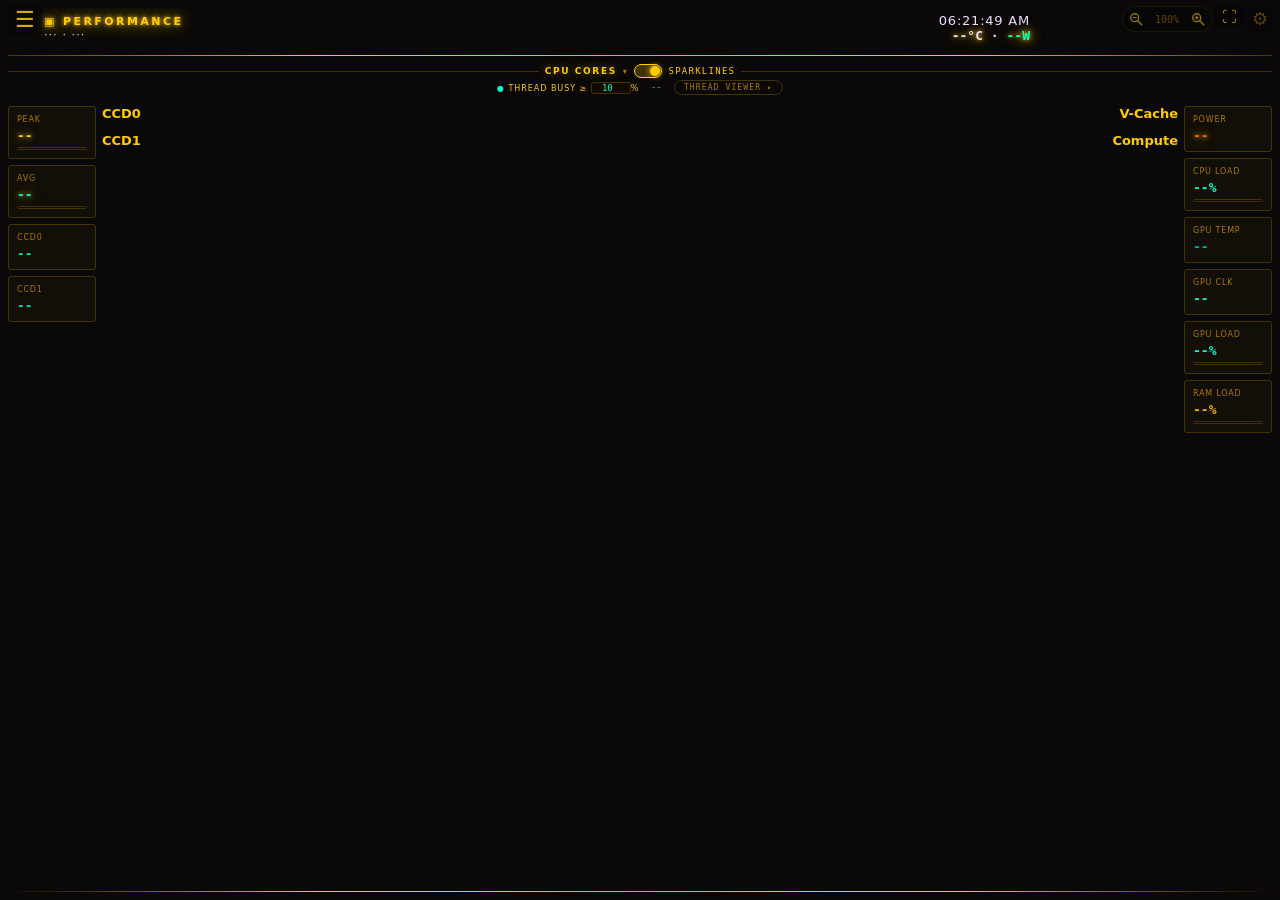
==== commit dbe70d6f: "Themed dark title bars; one font and size scale across all pages" ====
--- a/index.html
+++ b/index.html
@@ -7,6 +7,7 @@
   <meta http-equiv="Pragma" content="no-cache">
 <meta name="viewport" content="width=device-width, initial-scale=1.0">
 <title>PC Monitor</title>
+<link rel="stylesheet" href="/type.css?v=1">
 <style>
 :root {
   --scale:1;
@@ -22,36 +23,37 @@
 }
 *{margin:0;padding:0;box-sizing:border-box;}
 html,body{height:100%;overflow:hidden;}
-body{text-rendering:optimizeLegibility;-webkit-font-smoothing:antialiased;background:var(--bg);color:var(--text,#eeddff);font-family:monospace;padding:8px;display:flex;flex-direction:column;width:100%;height:100vh;}
+body{text-rendering:optimizeLegibility;-webkit-font-smoothing:antialiased;background:var(--bg);color:var(--text,#eeddff);font-family:var(--font-ui);padding:8px;display:flex;flex-direction:column;width:100%;height:100vh;}
 #root{flex:1;display:flex;flex-direction:column;overflow:hidden;}
 .divider{display:flex;align-items:center;gap:8px;margin:6px 0 4px;}
 .divider-line{flex:1;height:1px;background:var(--divider-line);}
-.divider-label{font-size:calc(10px*var(--fs-base,1));color:var(--divider-lbl);letter-spacing:.15em;}
+.divider-label{font-size:var(--fs-md);color:var(--divider-lbl);letter-spacing:.15em;}
 .stat-row{display:flex;justify-content:space-between;align-items:baseline;margin-bottom:5px;}
-.stat-label{font-size:calc(10px*var(--fs-base,1));color:var(--label);text-transform:uppercase;letter-spacing:.05em;}
-.stat-val{font-size:calc(12px*var(--fs-base,1)*var(--data-scale,1));font-weight:600;text-shadow:0 0 8px var(--glow-col);}
+/* labels, values and section titles: same sizes as every other page (type.css / ui.css) */
+.stat-label{font-size:var(--fs-sm);color:var(--label);text-transform:uppercase;letter-spacing:.14em;}
+.stat-val{font-size:calc(var(--fs-body)*var(--data-scale,1));font-family:var(--font-data);font-weight:600;text-shadow:0 0 8px var(--glow-col);}
 .card{background:var(--card-bg);border:1px solid var(--border);border-radius:3px;padding:8px 10px;}
-.card-title{font-size:calc(9px*var(--fs-base,1));color:var(--card-title);letter-spacing:.12em;margin-bottom:6px;text-align:center;}
+.card-title{font-size:var(--fs-sm);font-weight:600;color:var(--card-title);letter-spacing:.2em;text-transform:uppercase;margin-bottom:6px;text-align:center;}
 #hcpu,#hpwr,#peakclk,#avgclk,#pkgpwr,#sgpuT,#sgpuV,#sgpuP,#sgpuC{text-shadow:0 0 14px var(--glow-col),0 0 5px var(--glow-col);}
 .accent-line{height:1px;background:linear-gradient(90deg,transparent,var(--line-col1),var(--line-col2),var(--line-col1),transparent);}
 /* Per-core thread dots (lit = thread busy) and the count of busy threads */
 .thr{display:flex;align-items:center;gap:3px;flex-shrink:0;width:calc(26px*var(--fs-base,1));cursor:help;}
 .thr-dots{display:flex;flex-direction:column;gap:2px;align-items:center;}
-.thr-n{font-family:monospace;font-size:calc(9px*var(--fs-base,1)*var(--data-scale,1));color:var(--label-dim);line-height:1;}
+.thr-n{font-family:var(--font-data);font-size:calc(var(--fs-sm)*var(--data-scale,1));color:var(--label-dim);line-height:1;}
 .thr-n.on{color:var(--avg-col);}
 #thr-bar{display:flex;align-items:center;justify-content:center;gap:12px;flex-wrap:wrap;flex-shrink:0;margin:2px 0 0;
-  font-size:calc(8px*var(--fs-base,1));color:var(--divider-lbl);letter-spacing:.12em;}
-#thr-bar input{width:calc(40px*var(--fs-base,1));text-align:right;background:var(--bar-bg);color:var(--avg-col);border:1px solid var(--border);border-radius:3px;font-family:monospace;
-  font-size:calc(9px*var(--fs-base,1));padding:0 2px;cursor:pointer;}
-#thr-total{font-family:monospace;color:var(--avg-col);letter-spacing:.06em;}
+  font-size:var(--fs-xs);color:var(--divider-lbl);letter-spacing:.12em;}
+#thr-bar input{width:calc(40px*var(--fs-base,1));text-align:right;background:var(--bar-bg);color:var(--avg-col);border:1px solid var(--border);border-radius:3px;font-family:var(--font-data);
+  font-size:var(--fs-sm);padding:0 2px;cursor:pointer;}
+#thr-total{font-family:var(--font-data);color:var(--avg-col);letter-spacing:.06em;}
 #thr-view-btn{background:transparent;border:1px solid var(--border);border-radius:10px;color:var(--label);cursor:pointer;
-  font-family:monospace;font-size:calc(8px*var(--fs-base,1));letter-spacing:.14em;padding:2px 9px;}
+  font-family:var(--font-data);font-size:var(--fs-xs);letter-spacing:.14em;padding:2px 9px;}
 #thr-view-btn:hover{border-color:var(--border-bright);color:var(--header-title);}
 .thr i{display:block;width:calc(6px*var(--fs-base,1));height:calc(6px*var(--fs-base,1));border-radius:50%;border:1px solid var(--border);background:transparent;}
 .thr i.on{background:var(--avg-col);border-color:var(--avg-col);box-shadow:0 0 4px var(--avg-col);}
-#status{position:fixed;bottom:6px;right:10px;font-size:calc(8px*var(--fs-base,1));letter-spacing:.08em;color:var(--label-dim,#2a0a3a);opacity:.5;}
+#status{position:fixed;bottom:6px;right:10px;font-size:var(--fs-xs);letter-spacing:.08em;color:var(--label-dim,#2a0a3a);opacity:.5;}
 #status.ok{color:var(--label-dim,#2a0a3a);}
-#update-pulse{text-align:center;font-size:calc(7px*var(--fs-base,1));font-family:monospace;color:var(--label-dim,#3a1540);letter-spacing:.12em;margin:-1px 0 3px;opacity:0.18;transition:opacity 0.6s ease;flex-shrink:0;}
+#update-pulse{text-align:center;font-size:var(--fs-xs);font-family:var(--font-data);color:var(--label-dim,#3a1540);letter-spacing:.12em;margin:-1px 0 3px;opacity:0.18;transition:opacity 0.6s ease;flex-shrink:0;}
 #update-pulse.flash{opacity:0.55;transition:opacity 0s;}
 </style>
 </head>
@@ -61,15 +63,15 @@
   <div id="driver-warn" style="display:none;flex-shrink:0;margin-bottom:4px;padding-left:36px">
     <div style="display:flex;gap:4px">
       <div id="warn-tab" onclick="showInfoTab('warn')"
-        style="flex:1;background:rgba(180,120,0,.15);border:1px solid rgba(180,120,0,.4);border-radius:4px 0 0 4px;padding:6px 10px;cursor:pointer;font-size:calc(9px*var(--fs-base,1));color:#cc9900;font-family:monospace;letter-spacing:.05em;line-height:1.5">
+        style="flex:1;background:rgba(180,120,0,.15);border:1px solid rgba(180,120,0,.4);border-radius:4px 0 0 4px;padding:6px 10px;cursor:pointer;font-size:var(--fs-sm);color:#cc9900;font-family:var(--font-data);letter-spacing:.05em;line-height:1.5">
         ⚠ CPU TEMPS UNAVAILABLE<br>
-        <span style="color:#886600;font-size:calc(8px*var(--fs-base,1))">Clock speeds via Windows fallback</span>
+        <span style="color:#886600;font-size:var(--fs-xs)">Clock speeds via Windows fallback</span>
       </div>
       <div id="info-tab" onclick="showInfoTab('info')"
-        style="width:32px;background:rgba(0,100,200,.12);border:1px solid rgba(0,100,200,.3);border-radius:0 4px 4px 0;display:flex;align-items:center;justify-content:center;cursor:pointer;font-size:calc(14px*var(--fs-base,1)*var(--data-scale,1));color:#4499cc"
+        style="width:32px;background:rgba(0,100,200,.12);border:1px solid rgba(0,100,200,.3);border-radius:0 4px 4px 0;display:flex;align-items:center;justify-content:center;cursor:pointer;font-size:calc(var(--fs-lg)*var(--data-scale,1));color:#4499cc"
         title="Why am I seeing this?">ℹ</div>
     </div>
-    <div id="intel-info-panel" style="display:none;background:rgba(0,0,0,.3);border:1px solid rgba(0,100,200,.25);border-radius:0 0 4px 4px;padding:8px 10px;font-size:calc(9px*var(--fs-base,1));line-height:1.7;color:#6699bb;font-family:monospace">
+    <div id="intel-info-panel" style="display:none;background:rgba(0,0,0,.3);border:1px solid rgba(0,100,200,.25);border-radius:0 0 4px 4px;padding:8px 10px;font-size:var(--fs-sm);line-height:1.7;color:#6699bb;font-family:var(--font-data)">
       <strong style="color:#4499cc;letter-spacing:.1em">SENSOR DRIVER NOT LOADED</strong><br>
       Per-core temps and clock speeds are read through the PawnIO driver. It works with
       Memory Integrity and the driver blocklist left ON — no security changes needed.<br><br>
@@ -79,20 +81,21 @@
       <b>Install / Repair PawnIO</b>, then restart Vexis.
     </div>
   </div>
-  <div style="text-align:center;padding:0 44px 8px 44px;border-bottom:1px solid var(--border);margin-bottom:8px;position:relative;flex-shrink:0">
-    <div class="accent-line" style="position:absolute;top:0;left:0;right:0"></div>
-    <div id="hw-cpu" style="padding-left:36px;font-size:calc(15px*var(--fs-base,1));color:var(--header-title);font-weight:600;letter-spacing:.1em;text-shadow:0 0 12px var(--title-glow),0 0 4px var(--header-title)">···</div>
-    <div id="hw-sub" style="font-size:calc(13px*var(--fs-base,1));color:var(--header-sub);margin-top:2px;letter-spacing:.12em">···</div>
-    <div style="display:flex;justify-content:center;gap:24px;margin-top:7px">
-      <span id="hcpu" style="font-size:calc(15px*var(--fs-base,1)*var(--data-scale,1));font-weight:600">--°C</span>
-      <span id="hpwr" style="font-size:calc(15px*var(--fs-base,1)*var(--data-scale,1));color:var(--header-acc);font-weight:600">--W</span>
-      <span id="htime" style="font-size:calc(14px*var(--fs-base,1));color:var(--header-time)"></span>
+  <!-- Header: the same layout and sizes as every page (type.css) -->
+  <div class="page-header" style="margin:-8px -8px 8px">
+    <div>
+      <div class="page-title">&#x25A3; Performance</div>
+      <div class="page-subtitle"><span id="hw-cpu">···</span> · <span id="hw-sub">···</span></div>
+    </div>
+    <div style="text-align:right">
+      <div class="page-time" id="htime"></div>
+      <div style="font-size:var(--fs-body);font-family:var(--font-data);font-weight:600"><span id="hcpu">--°C</span> · <span id="hpwr" style="color:var(--header-acc)">--W</span></div>
     </div>
   </div>
   <!-- Divider with spark toggle -->
   <div style="display:flex;align-items:center;gap:6px;flex-shrink:0;margin-top:0">
     <div style="flex:1;height:1px;background:var(--divider-line)"></div>
-    <span data-collapse data-collapse-key="cpu-cores" data-collapse-target="#spark-layout" style="font-size:calc(9px*var(--fs-base,1));color:var(--divider-lbl);letter-spacing:.18em;white-space:nowrap">CPU CORES</span>
+    <span data-collapse data-collapse-key="cpu-cores" data-collapse-target="#spark-layout" style="font-size:var(--fs-sm);color:var(--divider-lbl);letter-spacing:.18em;white-space:nowrap">CPU CORES</span>
     <label class="nv-switch" title="Show per-core clock history and side panels">
       <input type="checkbox" id="spark-toggle" onchange="setSparklines(this.checked)">
       <span class="nv-switch-track"><span class="nv-switch-knob"></span></span>
@@ -115,35 +118,35 @@
     <!-- LEFT SIDE PANEL (hidden when spark off) -->
     <div id="side-left" style="display:none;width:calc(88px*var(--fs-base,1)*var(--data-scale,1));flex-shrink:0;flex-direction:column;gap:6px;justify-content:flex-start;overflow:hidden">
       <div class="card" style="padding:8px;flex-shrink:0">
-        <div style="font-size:calc(8px*var(--fs-base,1));color:var(--sum-lbl);letter-spacing:.1em;margin-bottom:4px">PEAK</div>
-        <div id="peakclk" style="font-size:calc(13px*var(--fs-base,1)*var(--data-scale,1));color:var(--peak-col);font-weight:700;font-family:monospace">--</div>
+        <div style="font-size:var(--fs-xs);color:var(--sum-lbl);letter-spacing:.1em;margin-bottom:4px">PEAK</div>
+        <div id="peakclk" style="font-size:calc(var(--fs-body)*var(--data-scale,1));color:var(--peak-col);font-weight:700;font-family:var(--font-data)">--</div>
         <div style="height:3px;background:var(--bar-bg);border-radius:2px;margin-top:4px;overflow:hidden;border:1px solid var(--border)"><div id="sl-peak-bar" style="height:100%;background:var(--peak-col);width:0%;transition:width .5s"></div></div>
       </div>
       <div class="card" style="padding:8px;flex-shrink:0">
-        <div id="avg-label" style="font-size:calc(8px*var(--fs-base,1));color:var(--sum-lbl);letter-spacing:.1em;margin-bottom:4px">AVG</div>
-        <div id="avgclk" style="font-size:calc(13px*var(--fs-base,1)*var(--data-scale,1));color:var(--avg-col);font-weight:700;font-family:monospace">--</div>
+        <div id="avg-label" style="font-size:var(--fs-xs);color:var(--sum-lbl);letter-spacing:.1em;margin-bottom:4px">AVG</div>
+        <div id="avgclk" style="font-size:calc(var(--fs-body)*var(--data-scale,1));color:var(--avg-col);font-weight:700;font-family:var(--font-data)">--</div>
         <div style="height:3px;background:var(--bar-bg);border-radius:2px;margin-top:4px;overflow:hidden;border:1px solid var(--border)"><div id="sl-avg-bar" style="height:100%;background:var(--avg-col);width:0%;transition:width .5s"></div></div>
       </div>
       <div class="card" style="padding:8px;flex-shrink:0" id="sl-ccd0-card">
-        <div style="font-size:calc(8px*var(--fs-base,1));color:var(--sum-lbl);letter-spacing:.1em;margin-bottom:4px">CCD0</div>
-        <div id="sl-ccd0" style="font-size:calc(13px*var(--fs-base,1)*var(--data-scale,1));color:var(--temp-val);font-weight:700;font-family:monospace">--</div>
+        <div style="font-size:var(--fs-xs);color:var(--sum-lbl);letter-spacing:.1em;margin-bottom:4px">CCD0</div>
+        <div id="sl-ccd0" style="font-size:calc(var(--fs-body)*var(--data-scale,1));color:var(--temp-val);font-weight:700;font-family:var(--font-data)">--</div>
       </div>
       <div class="card" style="padding:8px;flex-shrink:0" id="sl-ccd1-card">
-        <div style="font-size:calc(8px*var(--fs-base,1));color:var(--sum-lbl);letter-spacing:.1em;margin-bottom:4px">CCD1</div>
-        <div id="sl-ccd1" style="font-size:calc(13px*var(--fs-base,1)*var(--data-scale,1));color:var(--temp-val);font-weight:700;font-family:monospace">--</div>
+        <div style="font-size:var(--fs-xs);color:var(--sum-lbl);letter-spacing:.1em;margin-bottom:4px">CCD1</div>
+        <div id="sl-ccd1" style="font-size:calc(var(--fs-body)*var(--data-scale,1));color:var(--temp-val);font-weight:700;font-family:var(--font-data)">--</div>
       </div>
     </div>
 
     <!-- CENTER: CORE BARS (always visible) -->
     <div id="cores-center" style="flex:1;display:flex;flex-direction:column;min-width:0;min-height:0;overflow-y:auto;overflow-x:hidden;scrollbar-width:thin">
       <div style="margin-bottom:4px;display:flex;justify-content:space-between;flex-shrink:0">
-        <div style="font-size:calc(13px*var(--fs-base,1));color:var(--ccd-lbl);font-weight:600" data-ccd0-lbl>CCD0</div>
-        <div style="font-size:calc(13px*var(--fs-base,1));color:var(--ccd-lbl);font-weight:600" data-ccd0-type>V-Cache</div>
+        <div style="font-size:var(--fs-body);color:var(--ccd-lbl);font-weight:600" data-ccd0-lbl>CCD0</div>
+        <div style="font-size:var(--fs-body);color:var(--ccd-lbl);font-weight:600" data-ccd0-type>V-Cache</div>
       </div>
       <div id="ccd0bars" style="flex-shrink:0"></div>
       <div id="ccd1wrap" style="margin:8px 0 4px;display:flex;justify-content:space-between;flex-shrink:0">
-        <div style="font-size:calc(13px*var(--fs-base,1));color:var(--ccd-lbl);font-weight:600" data-ccd1-lbl>CCD1</div>
-        <div style="font-size:calc(13px*var(--fs-base,1));color:var(--ccd-lbl);font-weight:600" data-ccd1-type>Compute</div>
+        <div style="font-size:var(--fs-body);color:var(--ccd-lbl);font-weight:600" data-ccd1-lbl>CCD1</div>
+        <div style="font-size:var(--fs-body);color:var(--ccd-lbl);font-weight:600" data-ccd1-type>Compute</div>
       </div>
       <div id="ccd1bars" style="flex-shrink:0"></div>
       <div style="flex:1"></div>
@@ -152,30 +155,30 @@
     <!-- RIGHT SIDE PANEL (hidden when spark off) -->
     <div id="side-right" style="display:none;width:calc(88px*var(--fs-base,1)*var(--data-scale,1));flex-shrink:0;flex-direction:column;gap:6px;justify-content:flex-start;overflow:hidden">
       <div class="card" style="padding:8px;flex-shrink:0">
-        <div style="font-size:calc(8px*var(--fs-base,1));color:var(--sum-lbl);letter-spacing:.1em;margin-bottom:4px">POWER</div>
-        <div id="pkgpwr" style="font-size:calc(13px*var(--fs-base,1)*var(--data-scale,1));color:var(--pwr-col);font-weight:700;font-family:monospace">--</div>
+        <div style="font-size:var(--fs-xs);color:var(--sum-lbl);letter-spacing:.1em;margin-bottom:4px">POWER</div>
+        <div id="pkgpwr" style="font-size:calc(var(--fs-body)*var(--data-scale,1));color:var(--pwr-col);font-weight:700;font-family:var(--font-data)">--</div>
       </div>
       <div class="card" style="padding:8px;flex-shrink:0">
-        <div style="font-size:calc(8px*var(--fs-base,1));color:var(--sum-lbl);letter-spacing:.1em;margin-bottom:4px">CPU LOAD</div>
-        <div id="cpuload" style="font-size:calc(13px*var(--fs-base,1)*var(--data-scale,1));color:var(--avg-col);font-weight:700;font-family:monospace">--%</div>
+        <div style="font-size:var(--fs-xs);color:var(--sum-lbl);letter-spacing:.1em;margin-bottom:4px">CPU LOAD</div>
+        <div id="cpuload" style="font-size:calc(var(--fs-body)*var(--data-scale,1));color:var(--avg-col);font-weight:700;font-family:var(--font-data)">--%</div>
         <div style="height:3px;background:var(--bar-bg);border-radius:2px;margin-top:4px;overflow:hidden;border:1px solid var(--border)"><div id="sl-load-bar" style="height:100%;background:var(--avg-col);width:0%;transition:width .5s"></div></div>
       </div>
       <div class="card" style="padding:8px;flex-shrink:0">
-        <div style="font-size:calc(8px*var(--fs-base,1));color:var(--sum-lbl);letter-spacing:.1em;margin-bottom:4px">GPU TEMP</div>
-        <div id="sl-gpu-t" style="font-size:calc(13px*var(--fs-base,1)*var(--data-scale,1));color:var(--temp-low);font-weight:700;font-family:monospace">--</div>
+        <div style="font-size:var(--fs-xs);color:var(--sum-lbl);letter-spacing:.1em;margin-bottom:4px">GPU TEMP</div>
+        <div id="sl-gpu-t" style="font-size:calc(var(--fs-body)*var(--data-scale,1));color:var(--temp-low);font-weight:700;font-family:var(--font-data)">--</div>
       </div>
       <div class="card" style="padding:8px;flex-shrink:0">
-        <div style="font-size:calc(8px*var(--fs-base,1));color:var(--sum-lbl);letter-spacing:.1em;margin-bottom:4px">GPU CLK</div>
-        <div id="sl-gpu-c" style="font-size:calc(13px*var(--fs-base,1)*var(--data-scale,1));color:var(--gpu-acc);font-weight:700;font-family:monospace">--</div>
+        <div style="font-size:var(--fs-xs);color:var(--sum-lbl);letter-spacing:.1em;margin-bottom:4px">GPU CLK</div>
+        <div id="sl-gpu-c" style="font-size:calc(var(--fs-body)*var(--data-scale,1));color:var(--gpu-acc);font-weight:700;font-family:var(--font-data)">--</div>
       </div>
       <div class="card" style="padding:8px;flex-shrink:0">
-        <div style="font-size:calc(8px*var(--fs-base,1));color:var(--sum-lbl);letter-spacing:.1em;margin-bottom:4px">GPU LOAD</div>
-        <div id="sl-gpu-l" style="font-size:calc(13px*var(--fs-base,1)*var(--data-scale,1));color:var(--gpu-acc);font-weight:700;font-family:monospace">--%</div>
+        <div style="font-size:var(--fs-xs);color:var(--sum-lbl);letter-spacing:.1em;margin-bottom:4px">GPU LOAD</div>
+        <div id="sl-gpu-l" style="font-size:calc(var(--fs-body)*var(--data-scale,1));color:var(--gpu-acc);font-weight:700;font-family:var(--font-data)">--%</div>
         <div style="height:3px;background:var(--bar-bg);border-radius:2px;margin-top:4px;overflow:hidden;border:1px solid var(--border)"><div id="sl-gpuload-bar" style="height:100%;background:var(--gpu-acc);width:0%;transition:width .5s"></div></div>
       </div>
       <div class="card" style="padding:8px;flex-shrink:0">
-        <div style="font-size:calc(8px*var(--fs-base,1));color:var(--sum-lbl);letter-spacing:.1em;margin-bottom:4px">RAM LOAD</div>
-        <div id="sl-ram-l" style="font-size:calc(13px*var(--fs-base,1)*var(--data-scale,1));color:var(--mem-acc);font-weight:700;font-family:monospace">--%</div>
+        <div style="font-size:var(--fs-xs);color:var(--sum-lbl);letter-spacing:.1em;margin-bottom:4px">RAM LOAD</div>
+        <div id="sl-ram-l" style="font-size:calc(var(--fs-body)*var(--data-scale,1));color:var(--mem-acc);font-weight:700;font-family:var(--font-data)">--%</div>
         <div style="height:3px;background:var(--bar-bg);border-radius:2px;margin-top:4px;overflow:hidden;border:1px solid var(--border)"><div id="sl-ramload-bar" style="height:100%;background:var(--mem-acc);width:0%;transition:width .5s"></div></div>
       </div>
     </div>
@@ -186,34 +189,34 @@
   <div id="summary-bar-wrap" style="margin-top:6px;flex-shrink:0;display:flex;gap:6px">
     <div id="sum-left" class="card" style="flex:1;display:flex;justify-content:space-around;padding:8px 12px">
       <div style="text-align:center">
-        <div style="font-size:calc(10px*var(--fs-base,1));color:var(--sum-lbl);letter-spacing:.08em">PEAK</div>
-        <div id="peakclk-bot" style="font-size:calc(14px*var(--fs-base,1)*var(--data-scale,1));color:var(--peak-col);font-weight:700">--</div>
+        <div style="font-size:var(--fs-md);color:var(--sum-lbl);letter-spacing:.08em">PEAK</div>
+        <div id="peakclk-bot" style="font-size:calc(var(--fs-lg)*var(--data-scale,1));color:var(--peak-col);font-weight:700">--</div>
       </div>
       <div style="width:1px;background:var(--border)"></div>
       <div style="text-align:center">
-        <div style="font-size:calc(10px*var(--fs-base,1));color:var(--sum-lbl);letter-spacing:.08em">AVG</div>
-        <div id="avgclk-bot" style="font-size:calc(14px*var(--fs-base,1)*var(--data-scale,1));color:var(--avg-col);font-weight:700">--</div>
+        <div style="font-size:var(--fs-md);color:var(--sum-lbl);letter-spacing:.08em">AVG</div>
+        <div id="avgclk-bot" style="font-size:calc(var(--fs-lg)*var(--data-scale,1));color:var(--avg-col);font-weight:700">--</div>
       </div>
     </div>
     <div id="sum-right" class="card" style="flex:1;display:flex;justify-content:space-around;padding:8px 12px">
       <div style="text-align:center">
-        <div style="font-size:calc(9px*var(--fs-base,1));color:var(--sum-lbl);letter-spacing:.08em">POWER</div>
-        <div id="pkgpwr-bot" style="font-size:calc(13px*var(--fs-base,1)*var(--data-scale,1));color:var(--pwr-col);font-weight:700">--</div>
+        <div style="font-size:var(--fs-sm);color:var(--sum-lbl);letter-spacing:.08em">POWER</div>
+        <div id="pkgpwr-bot" style="font-size:calc(var(--fs-body)*var(--data-scale,1));color:var(--pwr-col);font-weight:700">--</div>
       </div>
       <div style="width:1px;background:var(--border)"></div>
       <div style="text-align:center">
-        <div style="font-size:calc(9px*var(--fs-base,1));color:var(--sum-lbl);letter-spacing:.08em">CPU</div>
-        <div id="cpuload-bot" style="font-size:calc(13px*var(--fs-base,1)*var(--data-scale,1));color:var(--avg-col);font-weight:700">--%</div>
+        <div style="font-size:var(--fs-sm);color:var(--sum-lbl);letter-spacing:.08em">CPU</div>
+        <div id="cpuload-bot" style="font-size:calc(var(--fs-body)*var(--data-scale,1));color:var(--avg-col);font-weight:700">--%</div>
       </div>
       <div style="width:1px;background:var(--border)"></div>
       <div style="text-align:center">
-        <div style="font-size:calc(9px*var(--fs-base,1));color:var(--sum-lbl);letter-spacing:.08em">GPU</div>
-        <div id="gpuload-bot" style="font-size:calc(13px*var(--fs-base,1)*var(--data-scale,1));color:var(--gpu-acc);font-weight:700">--%</div>
+        <div style="font-size:var(--fs-sm);color:var(--sum-lbl);letter-spacing:.08em">GPU</div>
+        <div id="gpuload-bot" style="font-size:calc(var(--fs-body)*var(--data-scale,1));color:var(--gpu-acc);font-weight:700">--%</div>
       </div>
       <div style="width:1px;background:var(--border)"></div>
       <div style="text-align:center">
-        <div style="font-size:calc(9px*var(--fs-base,1));color:var(--sum-lbl);letter-spacing:.08em">RAM</div>
-        <div id="ramload-bot" style="font-size:calc(13px*var(--fs-base,1)*var(--data-scale,1));color:var(--mem-acc);font-weight:700">--%</div>
+        <div style="font-size:var(--fs-sm);color:var(--sum-lbl);letter-spacing:.08em">RAM</div>
+        <div id="ramload-bot" style="font-size:calc(var(--fs-body)*var(--data-scale,1));color:var(--mem-acc);font-weight:700">--%</div>
       </div>
     </div>
   </div>
@@ -547,7 +550,7 @@
       wrap.className='cbar-row';
       wrap.style.cssText='margin-bottom:calc(7px*var(--bar-s,1));display:flex;align-items:center;gap:8px';
       wrap.innerHTML=`
-        <div style="width:calc(30px*var(--fs-base,1)*var(--data-scale,1));text-align:right;font-size:calc(13px*var(--fs-base,1));color:var(--core-lbl);flex-shrink:0;font-weight:600;line-height:1">${c.rank===1?'★':''}${c.label||'C'+c.id}</div>
+        <div style="width:calc(30px*var(--fs-base,1)*var(--data-scale,1));text-align:right;font-size:var(--fs-body);color:var(--core-lbl);flex-shrink:0;font-weight:600;line-height:1">${c.rank===1?'★':''}${c.label||'C'+c.id}</div>
         <div class="thr" id="thr${c.id}"><span class="thr-dots"></span><span class="thr-n"></span></div>
         <div style="flex:1;display:flex;flex-direction:column;gap:1px">
           <div style="height:calc(14px*var(--bar-s,1));background:var(--bar-bg);border-radius:2px;overflow:hidden;border:1px solid var(--border);position:relative">
@@ -558,7 +561,7 @@
               style="display:block"></svg>
           </div>
         </div>
-        <div id="clk${c.id}" style="width:calc(72px*var(--fs-base,1)*var(--data-scale,1));text-align:right;font-size:calc(13px*var(--fs-base,1)*var(--data-scale,1));font-family:monospace;flex-shrink:0;color:var(--core-lbl);font-weight:600;line-height:1">--</div>`;
+        <div id="clk${c.id}" style="width:calc(72px*var(--fs-base,1)*var(--data-scale,1));text-align:right;font-size:calc(var(--fs-body)*var(--data-scale,1));font-family:var(--font-data);flex-shrink:0;color:var(--core-lbl);font-weight:600;line-height:1">--</div>`;
       el.appendChild(wrap);
     });
   });
--- a/type.css
+++ b/type.css
@@ -0,0 +1,58 @@
+/* type.css — Vexis typography, shared by every page (loaded before ui.css).
+   One size scale, two fonts and the header/title/label styles live here only, so every
+   page's headers, section titles, labels and numbers match. Pages use these variables
+   and classes instead of their own pixel sizes. --fs-base comes from nav-panel.js
+   (text-size slider × window scaling). */
+:root {
+  --fs-base: 1;
+  --fs-xs:   calc(8px  * var(--fs-base));   /* footnotes, units under values */
+  --fs-sm:   calc(9px  * var(--fs-base));   /* section titles, labels */
+  --fs-md:   calc(11px * var(--fs-base));   /* page title / subtitle, sub-text */
+  --fs-body: calc(13px * var(--fs-base));   /* body text, table cells, row values */
+  --fs-lg:   calc(15px * var(--fs-base));   /* emphasised values */
+  --fs-xl:   calc(18px * var(--fs-base));   /* tile values */
+  --fs-2xl:  calc(22px * var(--fs-base));   /* stat values */
+  --fs-3xl:  calc(28px * var(--fs-base));   /* big stat values */
+  --fs-4xl:  calc(42px * var(--fs-base));   /* hero numbers */
+  --font-ui:   'Segoe UI', system-ui, sans-serif;            /* all text */
+  --font-data: Consolas, 'Cascadia Mono', monospace;         /* numbers that change */
+}
+body { font-family: var(--font-ui); }
+
+/* ── Page header: the same on every page ── */
+.page-header {
+  display: flex;
+  align-items: center;
+  justify-content: space-between;
+  min-height: 56px;
+  padding: 0 250px 0 44px;  /* right: clear the fixed REC / zoom / ⛶ / ⚙ cluster from nav.js */
+  background: var(--surface);
+  border-bottom: 1px solid var(--border);
+  flex-shrink: 0;
+  position: relative;
+}
+.page-header::after {
+  content: '';
+  position: absolute;
+  bottom: -1px; left: 0; right: 0; height: 1px;
+  background: linear-gradient(90deg, transparent, var(--line-col1), var(--line-col2), var(--line-col1), transparent);
+}
+.page-title {
+  font-size: var(--fs-md);
+  font-weight: 700;
+  letter-spacing: .22em;
+  color: var(--header-title);
+  text-shadow: 0 0 16px var(--title-glow), 0 0 4px var(--header-title);
+  text-transform: uppercase;
+}
+.page-subtitle {
+  font-size: var(--fs-md);
+  color: var(--label-dim);
+  letter-spacing: .1em;
+}
+.page-time {
+  font-size: var(--fs-body);
+  color: var(--label-dim);
+  letter-spacing: .06em;
+  font-variant-numeric: tabular-nums;
+}
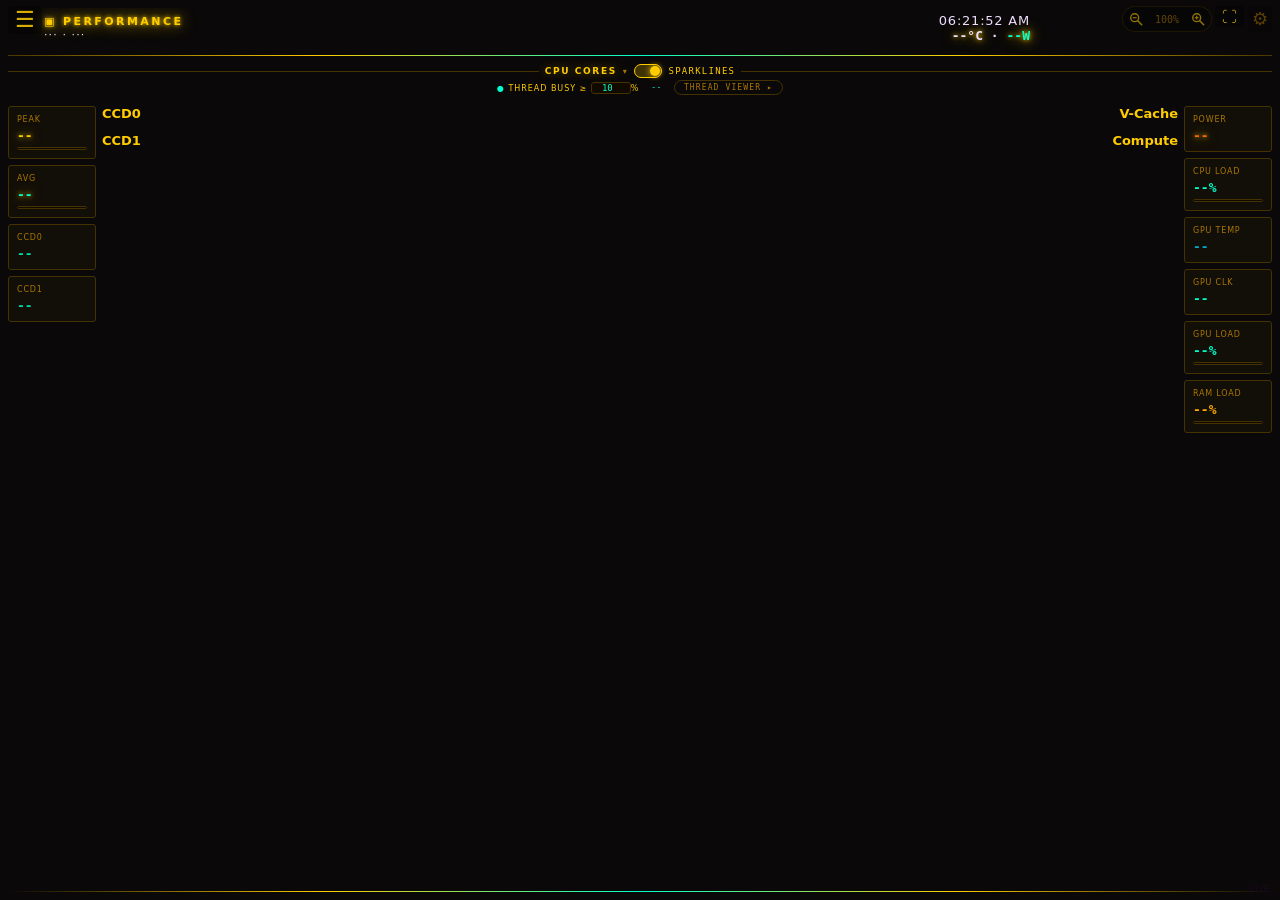
==== commit 2668f304: "Colours tab panel follows the theme instead of staying dark" ====
--- a/index.html
+++ b/index.html
@@ -255,7 +255,7 @@
 
 <div id="status">LIVE</div>
 
-<script src="/nav.js?v=26" data-page="performance"></script><script src="/nav-theme.js?v=26"></script><script src="/nav-panel.js?v=26"></script><script src="/nav-styles.js?v=26"></script><script src="/nav-boot.js?v=26"></script>
+<script src="/nav.js?v=27" data-page="performance"></script><script src="/nav-theme.js?v=27"></script><script src="/nav-panel.js?v=27"></script><script src="/nav-styles.js?v=27"></script><script src="/nav-boot.js?v=27"></script>
 <script>
 // ══════════════════════════════════════════════════════════════════════════════
 // WEBVIEW2 IPC — IS_WEBVIEW and sendToHost defined in nav.js
